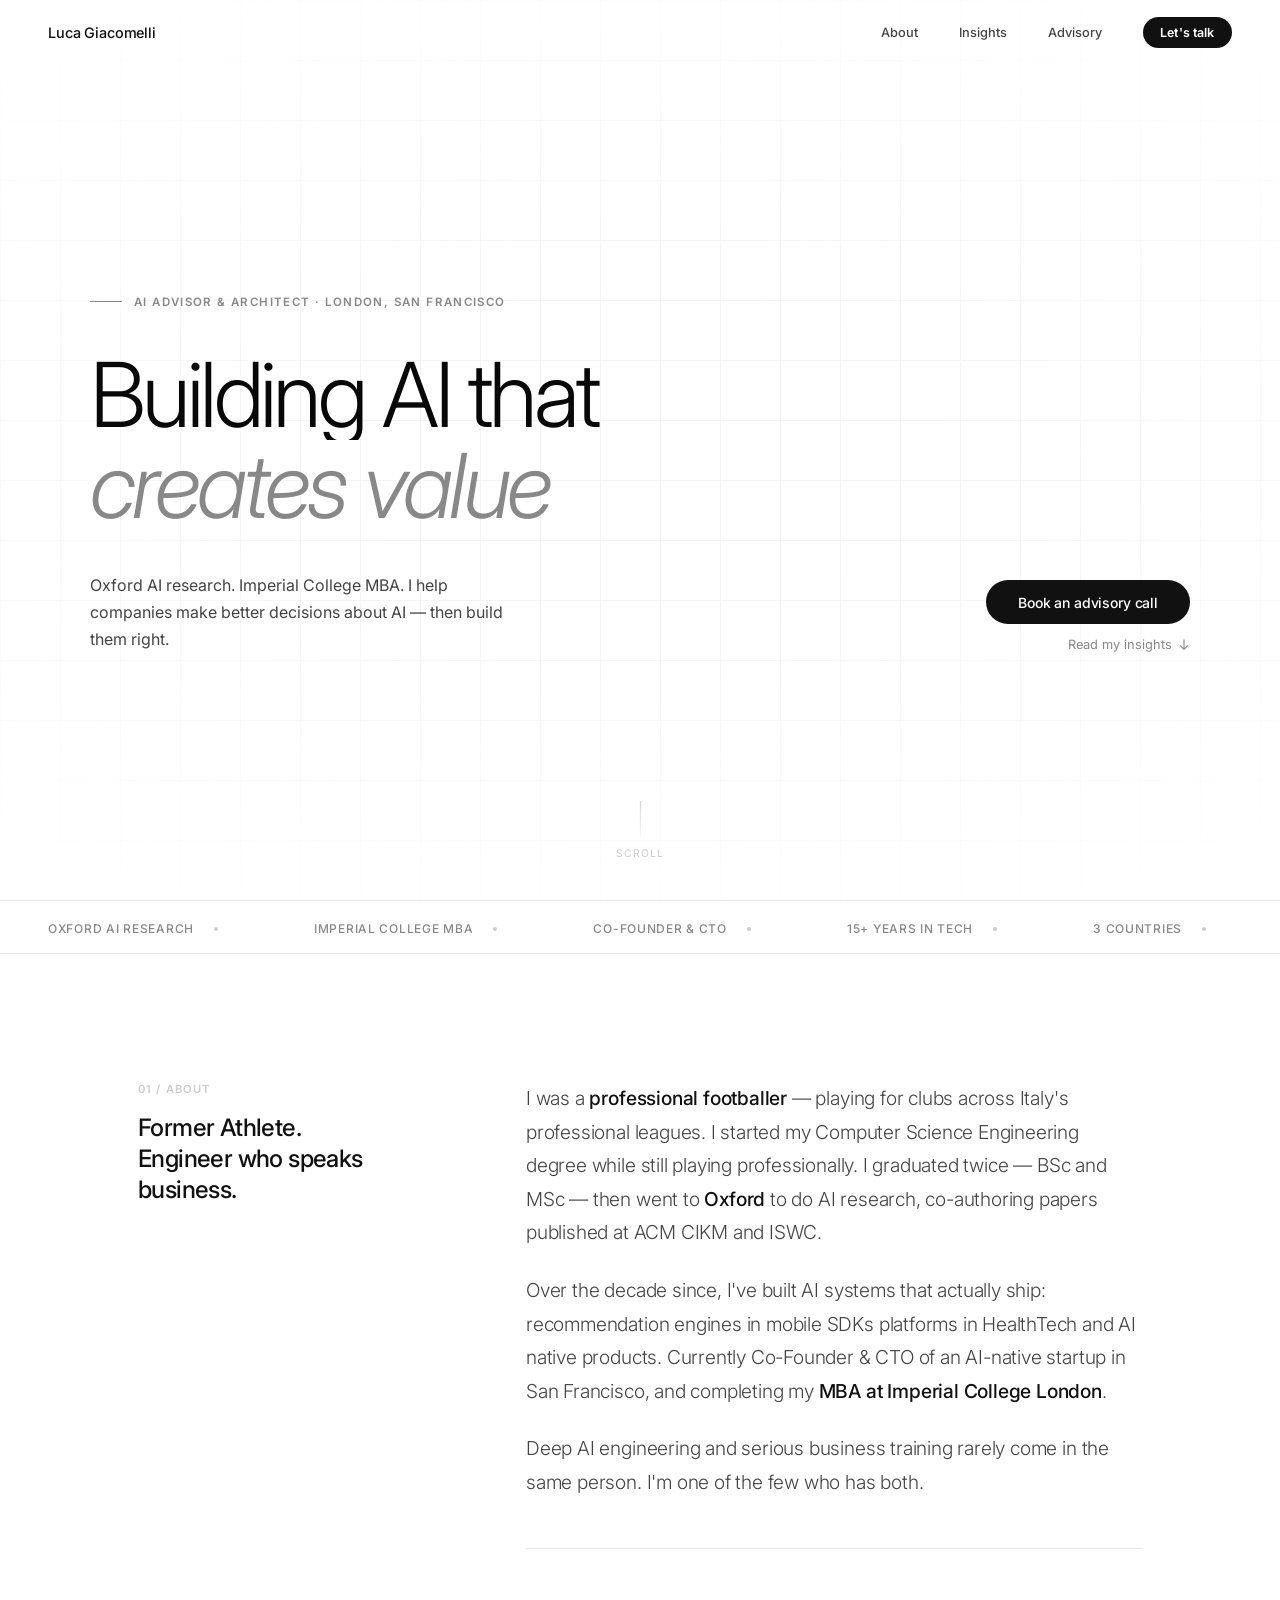
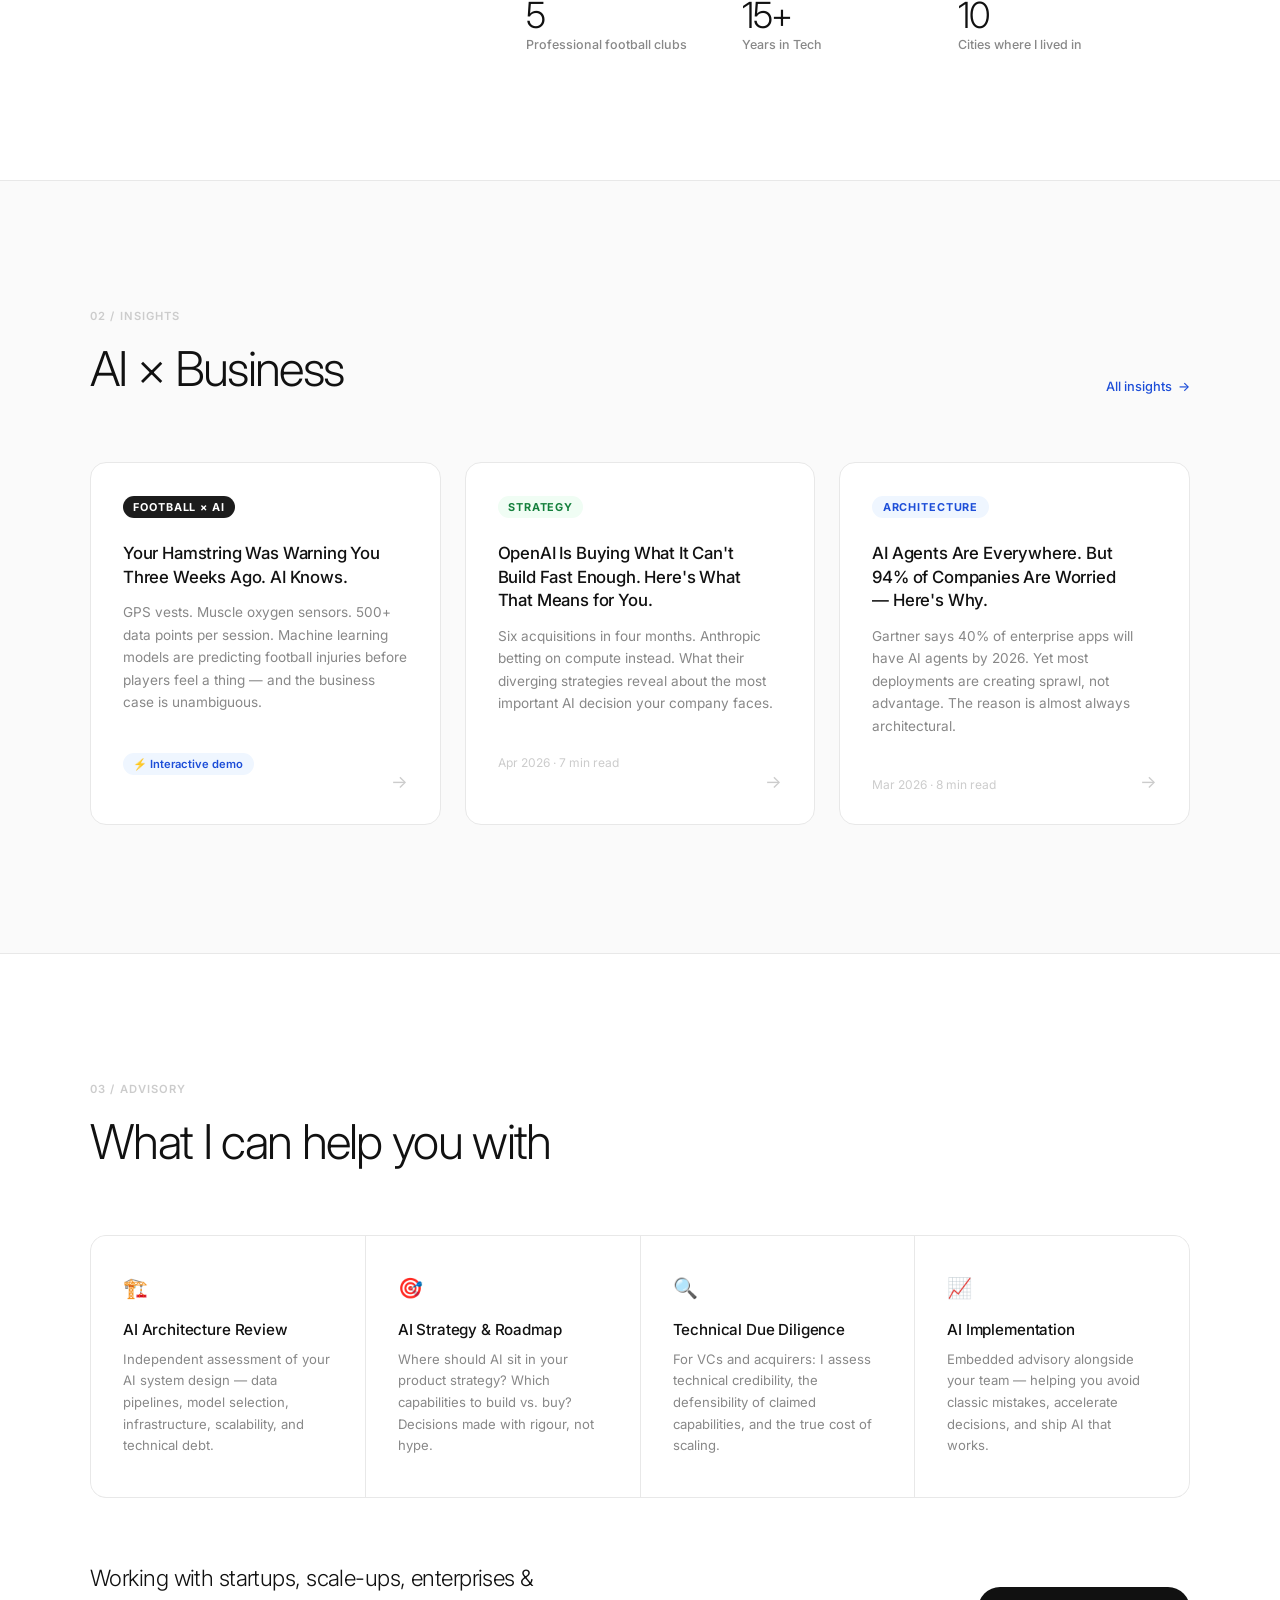
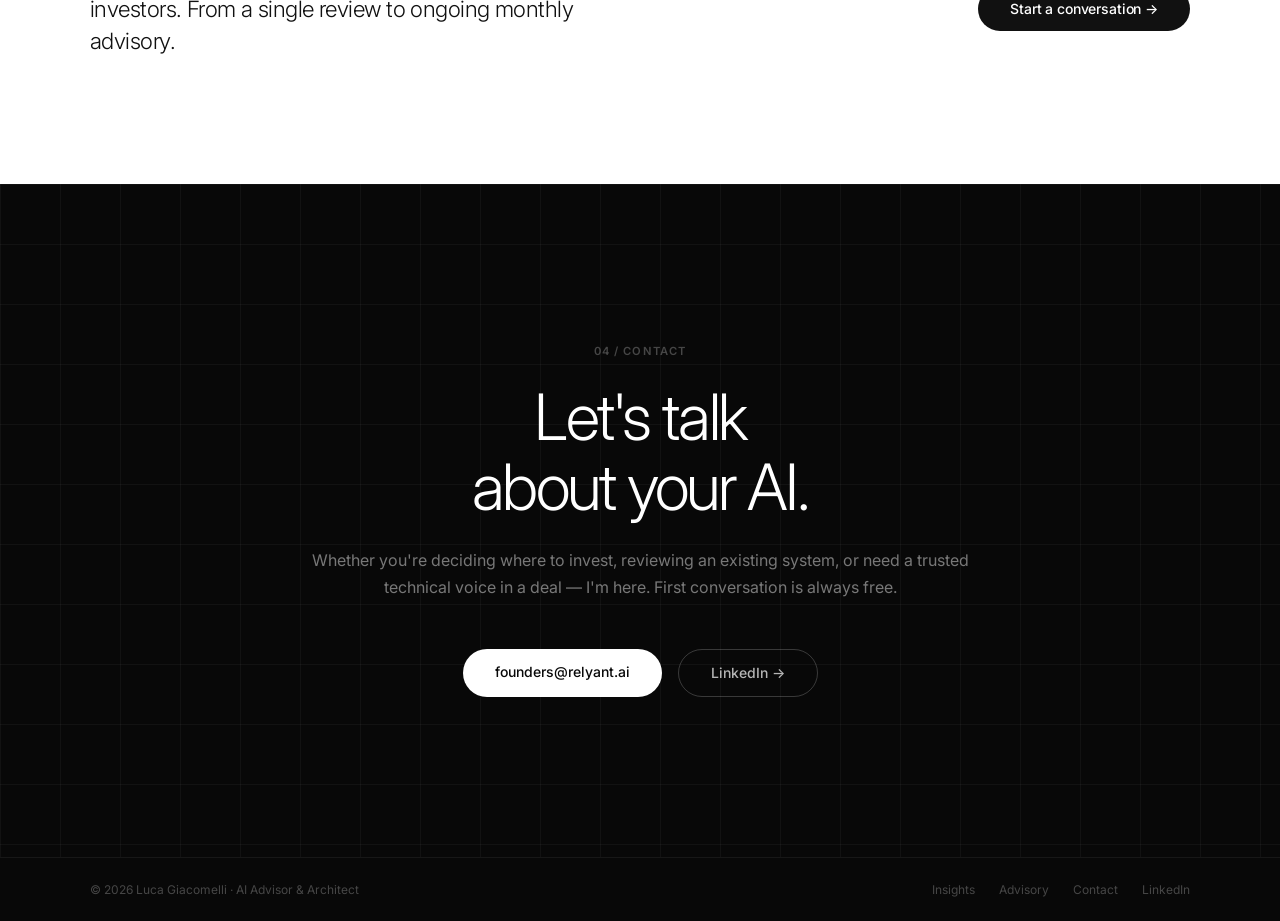
==== index.html @ 12583cf4 "Initial commit — AI × Business consulting website" ====
<!DOCTYPE html>
<html lang="en">
<head>
  <meta charset="UTF-8" />
  <meta name="viewport" content="width=device-width, initial-scale=1.0" />
  <title>Luca Giacomelli — AI Advisor & Architect</title>
  <meta name="description" content="AI Advisor & Architect. Oxford AI Research · Imperial College MBA. Helping startups and enterprises build AI that scales and delivers real business value." />

  <!-- Fonts -->
  <link rel="preconnect" href="https://fonts.googleapis.com" />
  <link rel="preconnect" href="https://fonts.gstatic.com" crossorigin />
  <link href="https://fonts.googleapis.com/css2?family=Inter:ital,wght@0,300;0,400;0,500;0,600;1,300&display=swap" rel="stylesheet" />

  <!-- Styles -->
  <link rel="stylesheet" href="css/base.css" />
  <link rel="stylesheet" href="css/nav.css" />
  <link rel="stylesheet" href="css/hero.css" />
  <link rel="stylesheet" href="css/ticker.css" />
  <link rel="stylesheet" href="css/about.css" />
  <link rel="stylesheet" href="css/insights.css" />
  <link rel="stylesheet" href="css/advisory.css" />
  <link rel="stylesheet" href="css/contact.css" />
</head>
<body>

  <!-- ─── NAV ──────────────────────────────── -->
  <nav id="main-nav">
    <a href="#" class="nav-logo">Luca Giacomelli</a>
    <div class="nav-right">
      <a href="#about">About</a>
      <a href="insights.html">Insights</a>
      <a href="#advisory">Advisory</a>
      <a href="#contact" class="nav-cta">Let's talk</a>
    </div>
  </nav>

  <!-- ─── HERO ─────────────────────────────── -->
  <section id="hero">
    <div class="hero-inner">

      <div class="hero-eyebrow">
        <div class="eyebrow-line"></div>
        <span class="eyebrow-text">AI Advisor &amp; Architect · London, San Francisco</span>
      </div>

      <h1 class="hero-headline">
        <span class="line"><span class="line-inner">Building AI that</span></span>
        <!-- <span class="line"><span class="line-inner"><em>actually works</em> -->
        <span class="line"><span class="line-inner"><em>creates value</em></span></span>
      </h1>

      <div class="hero-bottom">
        <p class="hero-sub">
          Oxford AI research. Imperial College MBA. I help companies make better
          decisions about AI — then build them right.
        </p>
        <div class="hero-actions">
          <a href="#contact" class="btn-primary">Book an advisory call</a>
          <a href="#insights" class="btn-ghost">Read my insights</a>
        </div>
      </div>

    </div>

    <div class="scroll-hint">
      <div class="scroll-line"></div>
      <span>Scroll</span>
    </div>
  </section>

  <!-- ─── TICKER ────────────────────────────── -->
  <div class="ticker-wrap">
    <div class="ticker-track">
      <span class="ticker-item">Oxford AI Research<span class="ticker-dot"></span></span>
      <span class="ticker-item">Imperial College MBA<span class="ticker-dot"></span></span>
      <span class="ticker-item">Co-Founder &amp; CTO<span class="ticker-dot"></span></span>
      <span class="ticker-item">15+ Years in Tech<span class="ticker-dot"></span></span>
      <span class="ticker-item">3 countries<span class="ticker-dot"></span></span>
      <span class="ticker-item">Seed, Series A to C<span class="ticker-dot"></span></span>
      <span class="ticker-item">AI Architecture<span class="ticker-dot"></span></span>
      <span class="ticker-item">AI Strategy<span class="ticker-dot"></span></span>
      <span class="ticker-item">Technical Due Diligence<span class="ticker-dot"></span></span>
      <!-- Duplicate for seamless infinite loop -->
      <span class="ticker-item">Oxford AI Research<span class="ticker-dot"></span></span>
      <span class="ticker-item">Imperial College MBA<span class="ticker-dot"></span></span>
      <span class="ticker-item">Co-Founder &amp; CTO<span class="ticker-dot"></span></span>
      <span class="ticker-item">15+ Years in Tech<span class="ticker-dot"></span></span>
      <span class="ticker-item">3 countries<span class="ticker-dot"></span></span>
      <span class="ticker-item">Seed, Series A to C<span class="ticker-dot"></span></span>
      <span class="ticker-item">AI Architecture<span class="ticker-dot"></span></span>
      <span class="ticker-item">AI Strategy<span class="ticker-dot"></span></span>
      <span class="ticker-item">Technical Due Diligence<span class="ticker-dot"></span></span>
    </div>
  </div>

  <!-- ─── ABOUT ─────────────────────────────── -->
  <section id="about">
    <div class="about-layout">

      <div class="about-left reveal">
        <div class="section-num">01 / About</div>
        <h2>Former Athlete.<br/>Engineer who speaks business.</h2>
      </div>

      <div class="about-right">
        <p class="reveal reveal-delay-1">
          I was a <strong>professional footballer</strong> —
          playing for clubs across Italy's professional leagues.
          I started my Computer Science Engineering degree while still playing professionally.
          I graduated twice — BSc and MSc — then went to
          <strong>Oxford</strong> to do AI research, co-authoring papers published at
          ACM CIKM and ISWC.
        </p>
        <p class="reveal reveal-delay-3">
          Over the decade since, I've built AI systems that actually ship: recommendation
          engines in mobile SDKs platforms in HealthTech and AI native products.
          Currently Co-Founder &amp; CTO of an AI-native startup in San Francisco, and completing my <strong>MBA at Imperial College London</strong>.
        </p>
        <p class="reveal reveal-delay-4">
          Deep AI engineering and serious business training rarely come in the same person.
          I'm one of the few who has both.
        </p>
        <div class="about-stats reveal reveal-delay-4">
          <div class="stat-item">
            <div class="num">5</div>
            <div class="label">Professional football clubs</div>
          </div>
          <div class="stat-item">
            <div class="num">15+</div>
            <div class="label">Years in Tech</div>
          </div>
          <div class="stat-item">
            <div class="num">10</div>
            <div class="label">Cities where I lived in</div>
          </div>
        </div>
      </div>

    </div>
  </section>

  <!-- ─── INSIGHTS ──────────────────────────── -->
  <section id="insights">
    <div class="insights-inner">

      <div class="section-header reveal">
        <div>
          <div class="section-num">02 / Insights</div>
          <h2>AI × Business</h2>
        </div>
        <a href="insights.html" class="view-all">All insights &nbsp;→</a>
      </div>

      <div class="insights-grid" id="homepage-insights-grid"></div>
    </div>
  </section>

  <!-- ─── ADVISORY ──────────────────────────── -->
  <section id="advisory">
    <div class="advisory-inner">

      <div class="section-header reveal">
        <div>
          <div class="section-num">03 / Advisory</div>
          <h2>What I can help you with</h2>
        </div>
      </div>

      <div class="advisory-grid reveal">
        <div class="advisory-cell">
          <div class="advisory-cell-icon">🏗️</div>
          <h3>AI Architecture Review</h3>
          <p>Independent assessment of your AI system design — data pipelines, model selection, infrastructure, scalability, and technical debt.</p>
        </div>
        <div class="advisory-cell">
          <div class="advisory-cell-icon">🎯</div>
          <h3>AI Strategy &amp; Roadmap</h3>
          <p>Where should AI sit in your product strategy? Which capabilities to build vs. buy? Decisions made with rigour, not hype.</p>
        </div>
        <div class="advisory-cell">
          <div class="advisory-cell-icon">🔍</div>
          <h3>Technical Due Diligence</h3>
          <p>For VCs and acquirers: I assess technical credibility, the defensibility of claimed capabilities, and the true cost of scaling.</p>
        </div>
        <div class="advisory-cell">
          <div class="advisory-cell-icon">📈</div>
          <h3>AI Implementation</h3>
          <p>Embedded advisory alongside your team — helping you avoid classic mistakes, accelerate decisions, and ship AI that works.</p>
        </div>
      </div>

      <div class="advisory-cta reveal">
        <p>Working with startups, scale-ups, enterprises &amp; investors. From a single review to ongoing monthly advisory.</p>
        <a href="#contact" class="btn-primary">Start a conversation →</a>
      </div>

    </div>
  </section>

  <!-- ─── CONTACT ───────────────────────────── -->
  <section id="contact">
    <div class="contact-inner">
      <div class="section-num reveal">04 / Contact</div>
      <h2 class="reveal">Let's talk<br/>about your AI.</h2>
      <p class="reveal">
        Whether you're deciding where to invest, reviewing an existing system,
        or need a trusted technical voice in a deal — I'm here.
        First conversation is always free.
      </p>
      <div class="contact-links reveal">
        <a href="mailto:founders@relyant.ai" class="btn-white">founders@relyant.ai</a>
        <a href="https://www.linkedin.com/in/luca-giacomelli-20052a136/" target="_blank" class="btn-outline-white">LinkedIn →</a>
      </div>
    </div>
  </section>

  <!-- ─── FOOTER ────────────────────────────── -->
  <footer>
    <div class="footer-inner">
      <p>© 2026 Luca Giacomelli · AI Advisor &amp; Architect</p>
      <div class="footer-links">
        <a href="insights.html">Insights</a>
        <a href="#advisory">Advisory</a>
        <a href="mailto:founders@relyant.ai">Contact</a>
        <a href="https://www.linkedin.com/in/luca-giacomelli-20052a136/" target="_blank">LinkedIn</a>
      </div>
    </div>
  </footer>

  <!-- Scripts -->
  <script src="data/insights.js"></script>
  <script src="js/subscription.js"></script>
  <script src="js/render-insights.js"></script>
  <script src="js/main.js"></script>
  <script>renderHomepageInsights('#homepage-insights-grid');</script>

</body>
</html>
---- css/base.css ----
/* ─────────────────────────────────────────
   BASE — variables, reset, typography,
           keyframes, scroll reveal, buttons
   ───────────────────────────────────────── */

*, *::before, *::after {
  box-sizing: border-box;
  margin: 0;
  padding: 0;
}

:root {
  --black:   #080808;
  --ink:     #111111;
  --mid:     #444444;
  --muted:   #888888;
  --faint:   #CCCCCC;
  --border:  #E8E8E8;
  --bg:      #FFFFFF;
  --bg-soft: #FAFAFA;
  --blue:    #1D4ED8;
}

html {
  scroll-behavior: smooth;
}

body {
  font-family: 'Inter', sans-serif;
  background: var(--bg);
  color: var(--ink);
  -webkit-font-smoothing: antialiased;
  overflow-x: hidden;
}

/* ─── SECTION UTILITY ─────────────────── */

.section-num {
  font-size: 0.7rem;
  font-weight: 600;
  letter-spacing: 0.1em;
  text-transform: uppercase;
  color: var(--faint);
  margin-bottom: 1rem;
}

/* ─── BUTTONS ─────────────────────────── */

.btn-primary {
  background: var(--ink);
  color: #fff;
  padding: 0.85rem 2rem;
  border-radius: 100px;
  font-weight: 500;
  font-size: 0.875rem;
  text-decoration: none;
  letter-spacing: -0.01em;
  transition: opacity 0.2s, transform 0.2s;
  white-space: nowrap;
  display: inline-block;
}
.btn-primary:hover {
  opacity: 0.8;
  transform: translateY(-1px);
}

.btn-ghost {
  font-size: 0.8rem;
  color: var(--muted);
  text-decoration: none;
  display: inline-flex;
  align-items: center;
  gap: 0.35rem;
  transition: color 0.2s;
}
.btn-ghost:hover { color: var(--ink); }
.btn-ghost::after { content: '↓'; font-size: 0.9rem; }

.btn-white {
  background: #fff;
  color: var(--black);
  padding: 0.9rem 2rem;
  border-radius: 100px;
  font-weight: 500;
  font-size: 0.875rem;
  text-decoration: none;
  transition: opacity 0.2s, transform 0.2s;
  display: inline-block;
}
.btn-white:hover {
  opacity: 0.88;
  transform: translateY(-1px);
}

.btn-outline-white {
  border: 1px solid rgba(255,255,255,0.2);
  color: rgba(255,255,255,0.7);
  padding: 0.9rem 2rem;
  border-radius: 100px;
  font-weight: 500;
  font-size: 0.875rem;
  text-decoration: none;
  transition: border-color 0.2s, color 0.2s;
  display: inline-block;
}
.btn-outline-white:hover {
  border-color: rgba(255,255,255,0.5);
  color: #fff;
}

/* ─── SCROLL REVEAL ───────────────────── */

.reveal {
  opacity: 0;
  transform: translateY(28px);
  transition:
    opacity  0.8s cubic-bezier(0.16, 1, 0.3, 1),
    transform 0.8s cubic-bezier(0.16, 1, 0.3, 1);
}
.reveal.visible {
  opacity: 1;
  transform: translateY(0);
}
.reveal-delay-1 { transition-delay: 0.1s; }
.reveal-delay-2 { transition-delay: 0.2s; }
.reveal-delay-3 { transition-delay: 0.3s; }
.reveal-delay-4 { transition-delay: 0.4s; }

/* ─── KEYFRAMES ───────────────────────── */

@keyframes fadeIn {
  to { opacity: 1; }
}

@keyframes slideUp {
  from { opacity: 0; transform: translateY(20px); }
  to   { opacity: 1; transform: translateY(0); }
}

@keyframes lineReveal {
  to { opacity: 1; transform: translateY(0); }
}

@keyframes ticker {
  from { transform: translateX(0); }
  to   { transform: translateX(-50%); }
}

@keyframes scrollPulse {
  0%, 100% { opacity: 0.3; transform: scaleY(1); }
  50%       { opacity: 1;   transform: scaleY(0.6); }
}
---- css/nav.css ----
/* ─────────────────────────────────────────
   NAV — fixed top navigation bar
   ───────────────────────────────────────── */

nav {
  position: fixed;
  top: 0;
  left: 0;
  right: 0;
  z-index: 200;
  padding: 0 3rem;
  height: 64px;
  display: flex;
  align-items: center;
  justify-content: space-between;
  transition: background 0.4s, border-color 0.4s;
}

nav.scrolled {
  background: rgba(255, 255, 255, 0.94);
  backdrop-filter: blur(16px);
  border-bottom: 1px solid var(--border);
}

/* Logo */
.nav-logo {
  font-size: 0.9rem;
  font-weight: 500;
  letter-spacing: -0.01em;
  color: var(--ink);
  text-decoration: none;
  opacity: 0;
  animation: fadeIn 0.6s ease 0.2s forwards;
}

/* Right-side links */
.nav-right {
  display: flex;
  align-items: center;
  gap: 2.5rem;
  opacity: 0;
  animation: fadeIn 0.6s ease 0.3s forwards;
}

.nav-right a {
  font-size: 0.8rem;
  font-weight: 500;
  color: var(--mid);
  text-decoration: none;
  letter-spacing: 0.01em;
  transition: color 0.2s;
}
.nav-right a:hover { color: var(--ink); }

/* CTA pill */
.nav-cta {
  background: var(--ink) !important;
  color: #fff !important;
  padding: 0.5rem 1.1rem;
  border-radius: 100px;
  font-size: 0.78rem !important;
  font-weight: 600 !important;
  transition: opacity 0.2s !important;
}
.nav-cta:hover { opacity: 0.75 !important; }

/* ─── RESPONSIVE ──────────────────────── */

@media (max-width: 900px) {
  nav { padding: 0 1.5rem; }
}

@media (max-width: 600px) {
  .nav-right a:not(.nav-cta) { display: none; }
}
---- css/hero.css ----
/* ─────────────────────────────────────────
   HERO — full-viewport opening section
   ───────────────────────────────────────── */

#hero {
  min-height: 100vh;
  display: flex;
  flex-direction: column;
  justify-content: center;
  padding: 8rem 3rem 5rem;
  position: relative;
  overflow: hidden;
}

/* Subtle background grid */
#hero::before {
  content: '';
  position: absolute;
  inset: 0;
  background-image:
    linear-gradient(var(--border) 1px, transparent 1px),
    linear-gradient(90deg, var(--border) 1px, transparent 1px);
  background-size: 60px 60px;
  opacity: 0.45;
  mask-image: radial-gradient(ellipse 80% 60% at 50% 50%, black 30%, transparent 100%);
  -webkit-mask-image: radial-gradient(ellipse 80% 60% at 50% 50%, black 30%, transparent 100%);
}

/* ─── INNER WRAPPER ───────────────────── */

.hero-inner {
  position: relative;
  max-width: 1100px;
  margin: 0 auto;
  width: 100%;
}

/* ─── EYEBROW ─────────────────────────── */

.hero-eyebrow {
  display: flex;
  align-items: center;
  gap: 0.75rem;
  margin-bottom: 2.5rem;
  opacity: 0;
  animation: slideUp 0.7s ease 0.1s forwards;
}

.eyebrow-line {
  width: 32px;
  height: 1px;
  background: var(--muted);
}

.eyebrow-text {
  font-size: 0.72rem;
  font-weight: 600;
  letter-spacing: 0.12em;
  text-transform: uppercase;
  color: var(--muted);
}

/* ─── HEADLINE ────────────────────────── */

.hero-headline {
  font-size: clamp(3rem, 7vw, 6.5rem);
  font-weight: 300;
  letter-spacing: -0.04em;
  line-height: 1.02;
  color: var(--black);
  margin-bottom: 2.5rem;
}

/* Each line clips and reveals its inner span */
.hero-headline .line {
  display: block;
  overflow: hidden;
}

.hero-headline .line-inner {
  display: block;
  opacity: 0;
  transform: translateY(100%);
}

.hero-headline .line:nth-child(1) .line-inner {
  animation: lineReveal 0.8s cubic-bezier(0.16, 1, 0.3, 1) 0.2s forwards;
}
.hero-headline .line:nth-child(2) .line-inner {
  animation: lineReveal 0.8s cubic-bezier(0.16, 1, 0.3, 1) 0.35s forwards;
}
.hero-headline .line:nth-child(3) .line-inner {
  animation: lineReveal 0.8s cubic-bezier(0.16, 1, 0.3, 1) 0.5s forwards;
}

.hero-headline em {
  font-style: italic;
  font-weight: 300;
  color: var(--muted);
}

/* ─── BOTTOM ROW ──────────────────────── */

.hero-bottom {
  display: flex;
  align-items: flex-end;
  justify-content: space-between;
  gap: 2rem;
  flex-wrap: wrap;
  opacity: 0;
  animation: slideUp 0.8s ease 0.75s forwards;
}

.hero-sub {
  font-size: 1rem;
  color: var(--mid);
  line-height: 1.7;
  max-width: 420px;
  font-weight: 400;
}

.hero-actions {
  display: flex;
  flex-direction: column;
  align-items: flex-end;
  gap: 0.75rem;
}

/* ─── SCROLL HINT ─────────────────────── */

.scroll-hint {
  position: absolute;
  bottom: 2.5rem;
  left: 50%;
  transform: translateX(-50%);
  display: flex;
  flex-direction: column;
  align-items: center;
  gap: 0.4rem;
  opacity: 0;
  animation: fadeIn 1s ease 1.2s forwards;
}

.scroll-hint span {
  font-size: 0.65rem;
  letter-spacing: 0.1em;
  text-transform: uppercase;
  color: var(--faint);
}

.scroll-line {
  width: 1px;
  height: 40px;
  background: linear-gradient(var(--faint), transparent);
  animation: scrollPulse 2s ease-in-out 1.5s infinite;
}

/* ─── RESPONSIVE ──────────────────────── */

@media (max-width: 900px) {
  #hero { padding: 7rem 1.5rem 5rem; }
  .hero-bottom { flex-direction: column; align-items: flex-start; }
  .hero-actions { align-items: flex-start; }
}
---- css/ticker.css ----
/* ─────────────────────────────────────────
   TICKER — scrolling credentials banner
   ───────────────────────────────────────── */

.ticker-wrap {
  border-top: 1px solid var(--border);
  border-bottom: 1px solid var(--border);
  padding: 1rem 0;
  overflow: hidden;
  white-space: nowrap;
  background: var(--bg);
  cursor: default;
  user-select: none;
}

.ticker-track {
  display: inline-flex;
  gap: 0;
  animation: ticker 30s linear infinite;
}

/* Pause on hover — toggled via JS */
.ticker-track.paused {
  animation-play-state: paused;
}

.ticker-item {
  display: inline-flex;
  align-items: center;
  gap: 1.25rem;
  padding: 0 3rem;
  font-size: 0.75rem;
  font-weight: 500;
  letter-spacing: 0.06em;
  text-transform: uppercase;
  color: var(--muted);
}

.ticker-dot {
  width: 4px;
  height: 4px;
  background: var(--faint);
  border-radius: 50%;
  flex-shrink: 0;
}
---- css/about.css ----
/* ─────────────────────────────────────────
   ABOUT — personal story + stats
   ───────────────────────────────────────── */

#about {
  padding: 8rem 3rem;
  max-width: 1100px;
  margin: 0 auto;
}

/* ─── TWO-COLUMN LAYOUT ───────────────── */

.about-layout {
  display: grid;
  grid-template-columns: 1fr 2fr;
  gap: 5rem;
  align-items: start;
}

/* ─── LEFT COLUMN ─────────────────────── */

.about-left h2 {
  font-size: 1.5rem;
  font-weight: 500;
  letter-spacing: -0.025em;
  line-height: 1.3;
  color: var(--ink);
}

/* ─── RIGHT COLUMN ────────────────────── */

.about-right p {
  font-size: 1.2rem;
  font-weight: 300;
  color: var(--mid);
  line-height: 1.75;
  margin-bottom: 1.5rem;
  letter-spacing: -0.01em;
}

.about-right p strong {
  color: var(--ink);
  font-weight: 500;
}

/* ─── STATS ROW ───────────────────────── */

.about-stats {
  display: grid;
  grid-template-columns: repeat(3, 1fr);
  gap: 2rem;
  margin-top: 3rem;
  padding-top: 3rem;
  border-top: 1px solid var(--border);
}

.stat-item .num {
  font-size: 2.25rem;
  font-weight: 300;
  letter-spacing: -0.04em;
  color: var(--ink);
  line-height: 1;
  margin-bottom: 0.3rem;
}

.stat-item .label {
  font-size: 0.78rem;
  color: var(--muted);
  font-weight: 500;
}

/* ─── RESPONSIVE ──────────────────────── */

@media (max-width: 900px) {
  #about { padding: 5rem 1.5rem; }
  .about-layout {
    grid-template-columns: 1fr;
    gap: 2.5rem;
  }
  .about-stats {
    grid-template-columns: repeat(2, 1fr);
    gap: 1.5rem;
  }
}

@media (max-width: 480px) {
  .about-stats {
    grid-template-columns: repeat(2, 1fr);
  }
}
---- css/insights.css ----
/* ─────────────────────────────────────────
   INSIGHTS — article cards section
   ───────────────────────────────────────── */

#insights {
  padding: 8rem 3rem;
  border-top: 1px solid var(--border);
  background: var(--bg-soft);
}

.insights-inner {
  max-width: 1100px;
  margin: 0 auto;
}

/* ─── SECTION HEADER ──────────────────── */

.section-header {
  display: flex;
  align-items: flex-end;
  justify-content: space-between;
  margin-bottom: 4rem;
}

.section-header h2 {
  font-size: clamp(2rem, 4vw, 3rem);
  font-weight: 300;
  letter-spacing: -0.035em;
  color: var(--ink);
}

.view-all {
  font-size: 0.8rem;
  font-weight: 500;
  color: var(--blue);
  text-decoration: none;
  display: inline-flex;
  align-items: center;
  gap: 0.3rem;
  transition: gap 0.2s;
  white-space: nowrap;
  padding-bottom: 0.25rem; /* align with baseline of h2 */
}
.view-all:hover { gap: 0.6rem; }

/* ─── CARD GRID ───────────────────────── */

.insights-grid {
  display: grid;
  grid-template-columns: repeat(3, 1fr);
  gap: 1.5rem;
}

/* ─── INDIVIDUAL CARD ─────────────────── */

.insight-card {
  background: var(--bg);
  border: 1px solid var(--border);
  border-radius: 16px;
  padding: 2rem;
  text-decoration: none;
  display: block;
  position: relative;
  overflow: hidden;
  transition:
    transform  0.3s cubic-bezier(0.16, 1, 0.3, 1),
    box-shadow 0.3s;
}

/* Animated arrow in bottom-right corner */
.insight-card::after {
  content: '→';
  position: absolute;
  bottom: 2rem;
  right: 2rem;
  font-size: 1.1rem;
  color: var(--faint);
  transition: color 0.2s, transform 0.2s;
}

.insight-card:hover {
  transform: translateY(-4px);
  box-shadow: 0 20px 60px rgba(0, 0, 0, 0.07);
}
.insight-card:hover::after {
  color: var(--blue);
  transform: translate(3px, -3px);
}

/* ─── TAG PILLS ───────────────────────── */

.insight-tag {
  font-size: 0.68rem;
  font-weight: 700;
  letter-spacing: 0.08em;
  text-transform: uppercase;
  padding: 0.25rem 0.65rem;
  border-radius: 100px;
  display: inline-block;
  margin-bottom: 1.5rem;
}

.tag-strategy     { background: #F0FDF4; color: #15803D; }
.tag-economics    { background: #FFF7ED; color: #C2410C; }
.tag-architecture { background: #EFF6FF; color: #1D4ED8; }
.tag-football     { background: #1C1C1C; color: #FFFFFF; }

/* ─── CARD CONTENT ────────────────────── */

.insight-card h3 {
  font-size: 1.05rem;
  font-weight: 500;
  color: var(--ink);
  line-height: 1.4;
  letter-spacing: -0.01em;
  margin-bottom: 0.75rem;
  padding-right: 1.5rem; /* keep clear of the arrow */
}

.insight-card p {
  font-size: 0.85rem;
  color: var(--muted);
  line-height: 1.65;
  margin-bottom: 2.5rem;
}

/* ─── CARD FOOTER ─────────────────────── */

.insight-footer {
  display: flex;
  align-items: center;
  gap: 0.5rem;
}

.demo-pill {
  display: inline-flex;
  align-items: center;
  gap: 0.3rem;
  background: #EFF6FF;
  color: #1D4ED8;
  font-size: 0.7rem;
  font-weight: 600;
  padding: 0.25rem 0.65rem;
  border-radius: 100px;
}

.coming-soon {
  font-size: 0.75rem;
  color: var(--faint);
}

/* ─── RESPONSIVE ──────────────────────── */

@media (max-width: 900px) {
  #insights { padding: 5rem 1.5rem; }
  .insights-grid { grid-template-columns: 1fr; }
  .section-header { flex-direction: column; align-items: flex-start; gap: 1rem; }
}
---- css/advisory.css ----
/* ─────────────────────────────────────────
   ADVISORY — services grid section
   ───────────────────────────────────────── */

#advisory {
  padding: 8rem 3rem;
  border-top: 1px solid var(--border);
}

.advisory-inner {
  max-width: 1100px;
  margin: 0 auto;
}

/* Re-use .section-header from insights.css for the heading row */
#advisory .section-header {
  margin-bottom: 0; /* grid has its own top margin */
}

#advisory .section-header h2 {
  font-size: clamp(2rem, 4vw, 3rem);
  font-weight: 300;
  letter-spacing: -0.035em;
  color: var(--ink);
}

/* ─── SERVICES GRID ───────────────────── */

.advisory-grid {
  display: grid;
  grid-template-columns: repeat(4, 1fr);
  gap: 1px;
  background: var(--border); /* gap colour = border colour */
  border: 1px solid var(--border);
  border-radius: 16px;
  overflow: hidden;
  margin-top: 4rem;
}

.advisory-cell {
  background: var(--bg);
  padding: 2.5rem 2rem;
  transition: background 0.2s;
}
.advisory-cell:hover { background: var(--bg-soft); }

.advisory-cell-icon {
  font-size: 1.25rem;
  margin-bottom: 1.25rem;
}

.advisory-cell h3 {
  font-size: 0.95rem;
  font-weight: 500;
  color: var(--ink);
  margin-bottom: 0.6rem;
  letter-spacing: -0.01em;
}

.advisory-cell p {
  font-size: 0.82rem;
  color: var(--muted);
  line-height: 1.65;
}

/* ─── BOTTOM CTA ROW ──────────────────── */

.advisory-cta {
  margin-top: 4rem;
  display: flex;
  align-items: center;
  justify-content: space-between;
  flex-wrap: wrap;
  gap: 2rem;
}

.advisory-cta p {
  font-size: 1.4rem;
  font-weight: 300;
  letter-spacing: -0.025em;
  color: var(--ink);
  max-width: 500px;
  line-height: 1.4;
}

/* ─── RESPONSIVE ──────────────────────── */

@media (max-width: 900px) {
  #advisory { padding: 5rem 1.5rem; }
  .advisory-grid { grid-template-columns: 1fr 1fr; }
}

@media (max-width: 600px) {
  .advisory-grid { grid-template-columns: 1fr; }
}
---- css/contact.css ----
/* ─────────────────────────────────────────
   CONTACT — dark closing section + footer
   ───────────────────────────────────────── */

/* ─── CONTACT SECTION ─────────────────── */

#contact {
  background: var(--black);
  padding: 10rem 3rem;
  text-align: center;
  position: relative;
  overflow: hidden;
}

/* Background grid (mirrors hero grid, inverted colour) */
#contact::before {
  content: '';
  position: absolute;
  inset: 0;
  background-image:
    linear-gradient(rgba(255, 255, 255, 0.04) 1px, transparent 1px),
    linear-gradient(90deg, rgba(255, 255, 255, 0.04) 1px, transparent 1px);
  background-size: 60px 60px;
}

.contact-inner {
  position: relative;
  max-width: 700px;
  margin: 0 auto;
}

/* Override section-num colour for dark bg */
#contact .section-num {
  color: rgba(255, 255, 255, 0.25);
  margin-bottom: 1.5rem;
}

#contact h2 {
  font-size: clamp(2.5rem, 5vw, 4.5rem);
  font-weight: 300;
  letter-spacing: -0.04em;
  line-height: 1.1;
  color: #fff;
  margin-bottom: 1.5rem;
}

#contact p {
  font-size: 1rem;
  color: rgba(255, 255, 255, 0.45);
  line-height: 1.7;
  margin-bottom: 3rem;
}

/* ─── CONTACT LINK ROW ────────────────── */

.contact-links {
  display: flex;
  justify-content: center;
  gap: 1rem;
  flex-wrap: wrap;
}

/* ─── FOOTER ──────────────────────────── */

footer {
  background: var(--black);
  border-top: 1px solid rgba(255, 255, 255, 0.06);
  padding: 1.5rem 3rem;
}

.footer-inner {
  max-width: 1100px;
  margin: 0 auto;
  display: flex;
  justify-content: space-between;
  align-items: center;
  flex-wrap: wrap;
  gap: 1rem;
}

.footer-inner p,
.footer-inner a {
  font-size: 0.75rem;
  color: rgba(255, 255, 255, 0.25);
  text-decoration: none;
}
.footer-inner a:hover { color: rgba(255, 255, 255, 0.6); }

.footer-links { display: flex; gap: 1.5rem; }

/* ─── RESPONSIVE ──────────────────────── */

@media (max-width: 900px) {
  #contact { padding: 6rem 1.5rem; }
  footer   { padding: 1.5rem; }
}
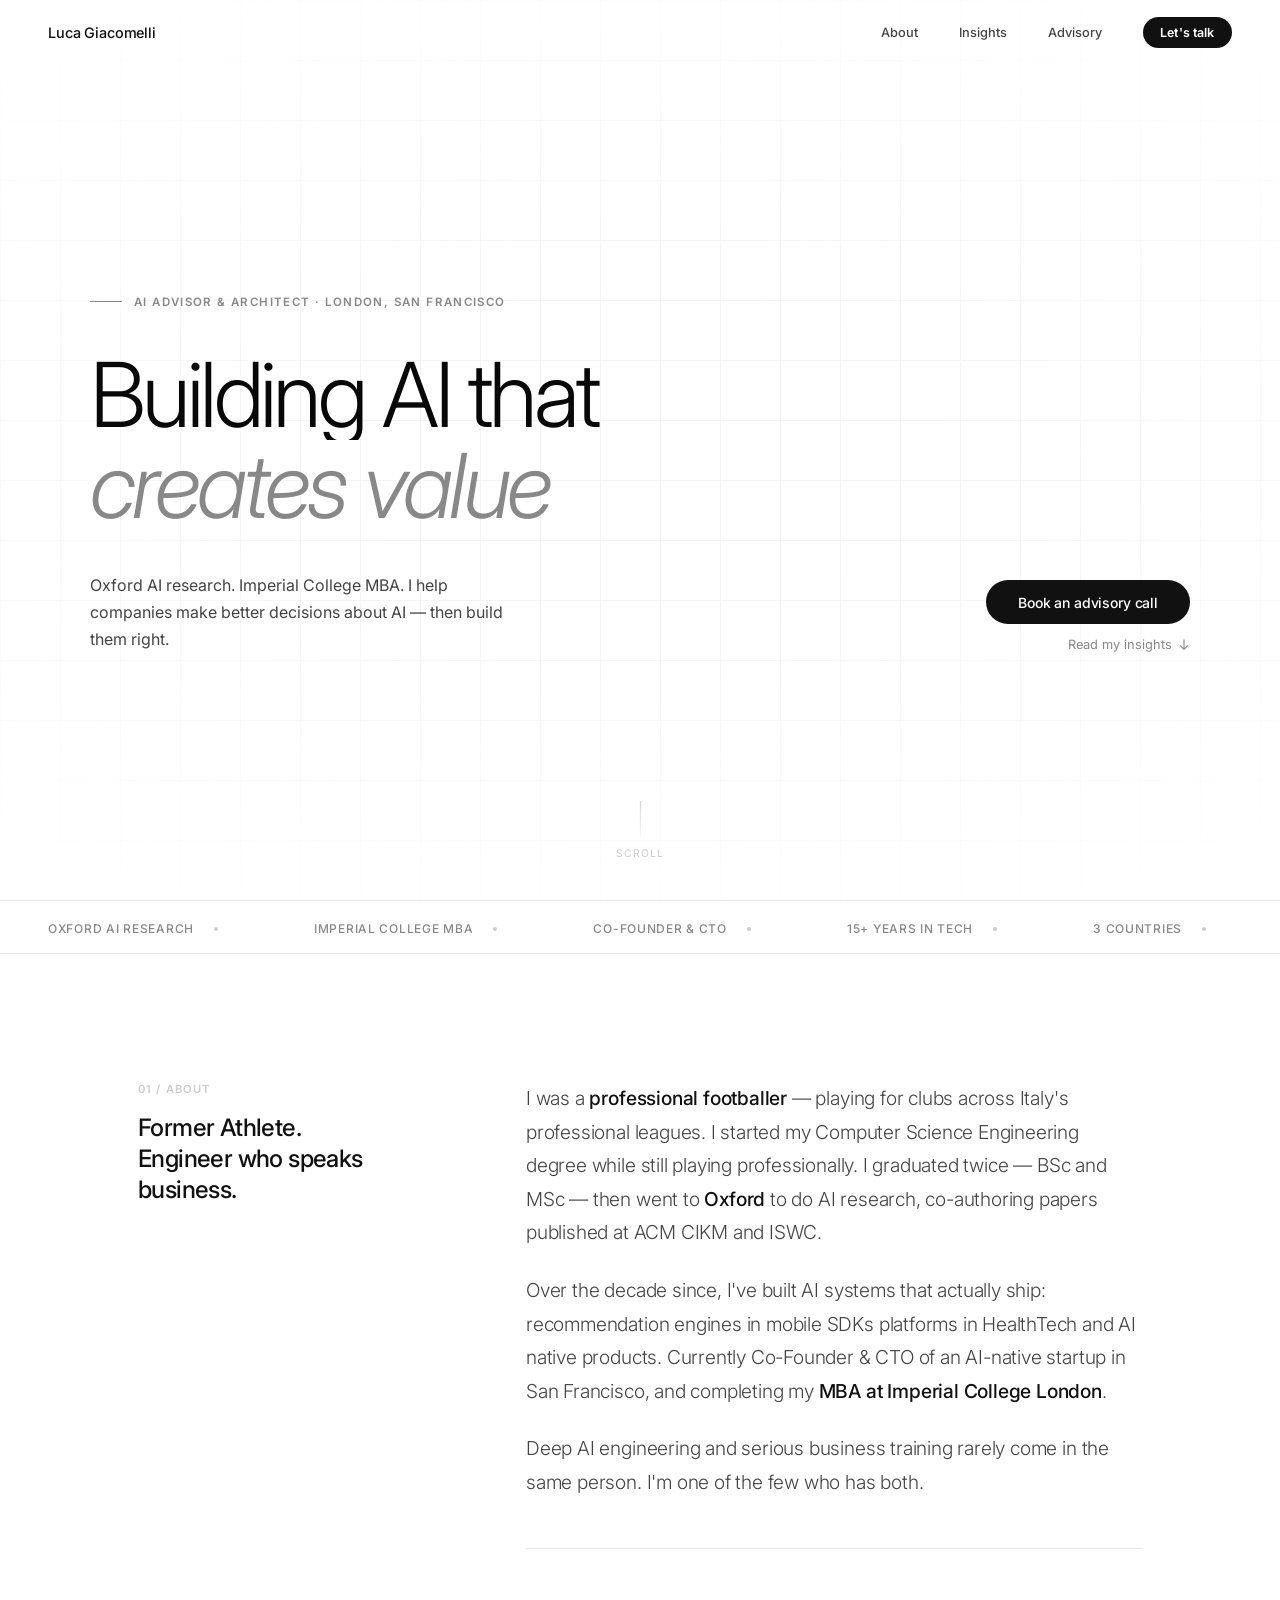
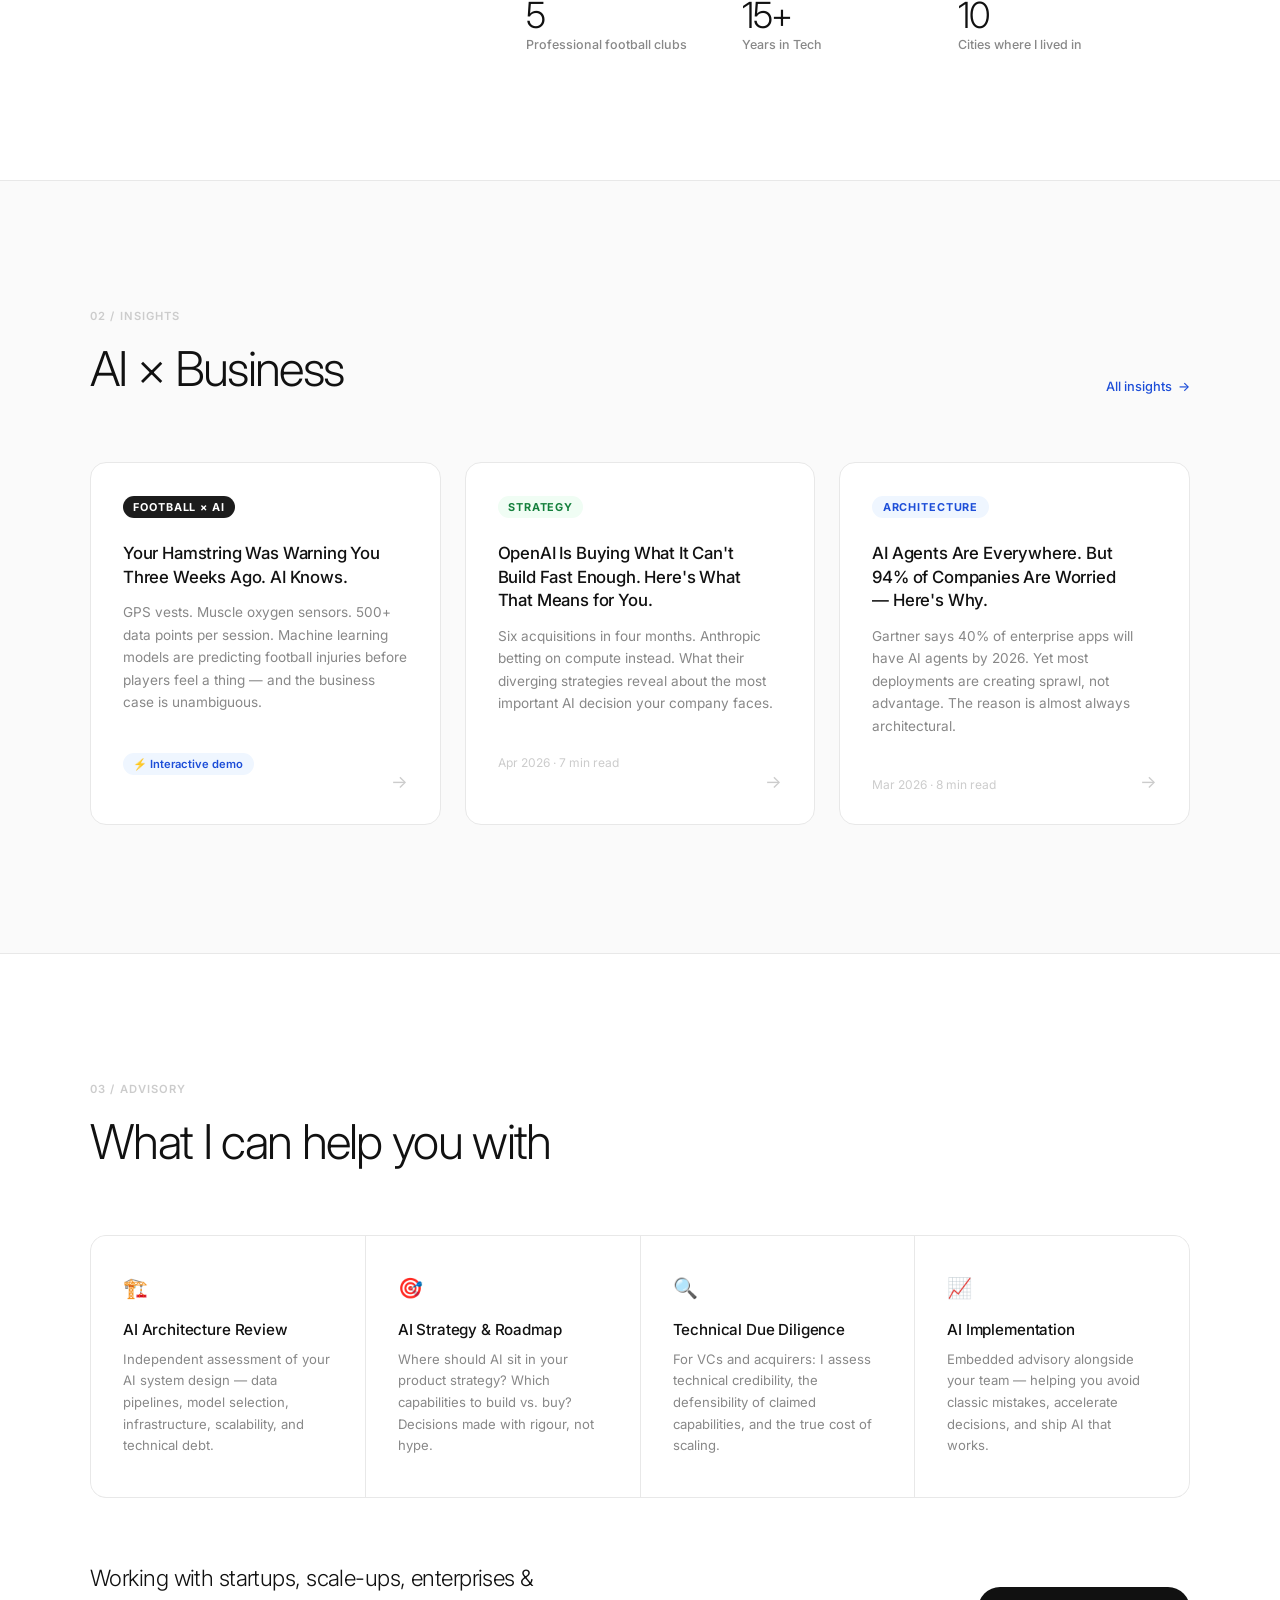
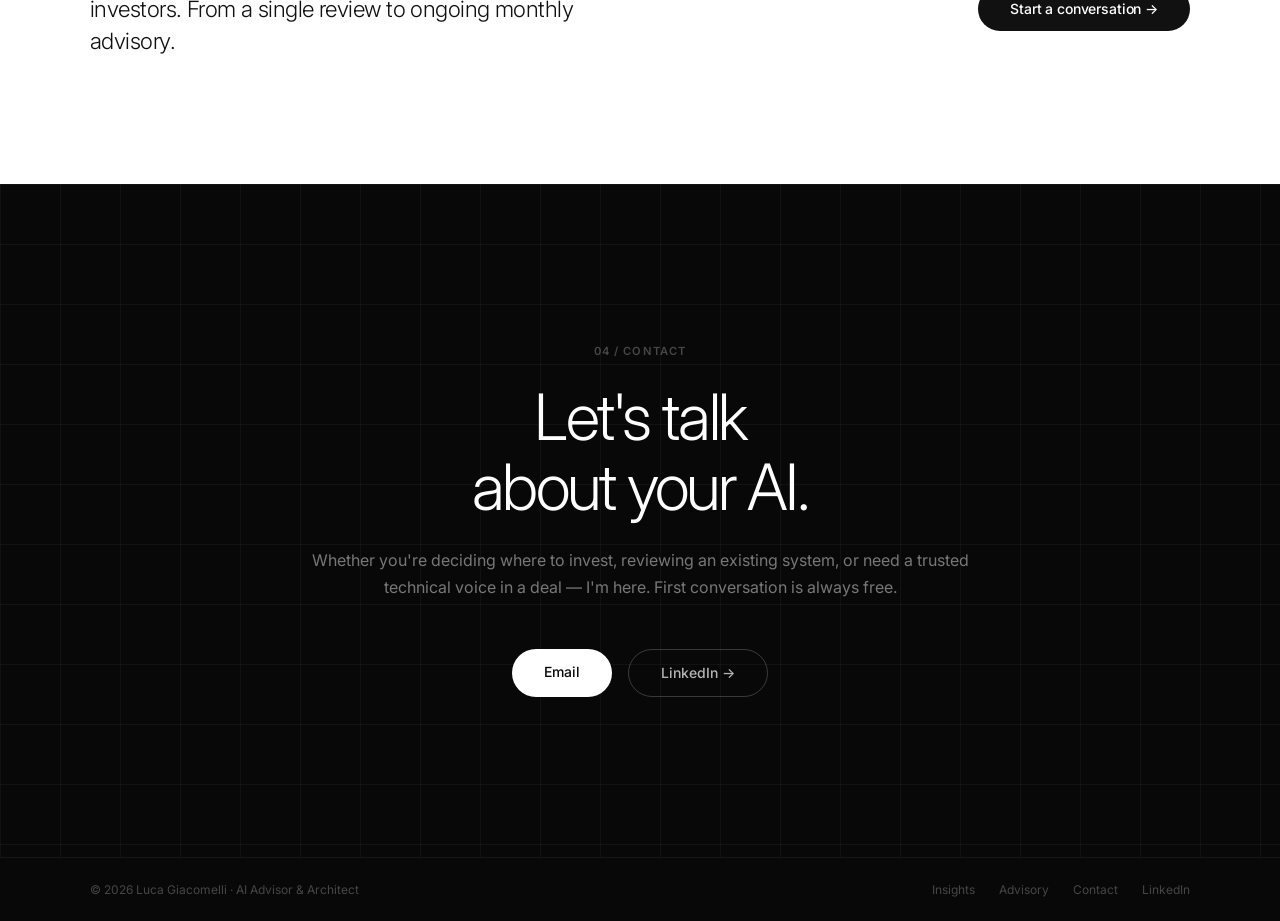
==== commit 7ba67653: "add analytics" ====
--- a/index.html
+++ b/index.html
@@ -20,6 +20,7 @@
   <link rel="stylesheet" href="css/insights.css" />
   <link rel="stylesheet" href="css/advisory.css" />
   <link rel="stylesheet" href="css/contact.css" />
+  <script src="js/analytics.js"></script>
 </head>
 <body>
 
@@ -208,7 +209,7 @@
         First conversation is always free.
       </p>
       <div class="contact-links reveal">
-        <a href="mailto:founders@relyant.ai" class="btn-white">founders@relyant.ai</a>
+        <a href="mailto:lucagiacomelli1604@gmail.com?subject=AI%20Advisory%20Enquiry&body=Hi%20Luca%2C%0A%0AI%27d%20like%20to%20explore%20working%20with%20you%20on%20the%20following%3A%0A%0AChallenge%20%2F%20opportunity%3A%0A%0AAbout%20my%20company%3A%0A%0AWhat%20I%27m%20hoping%20to%20achieve%3A%0A%0ABest%20time%20to%20connect%3A%0A%0ALooking%20forward%20to%20hearing%20from%20you." class="btn-white">Email</a>
         <a href="https://www.linkedin.com/in/luca-giacomelli-20052a136/" target="_blank" class="btn-outline-white">LinkedIn →</a>
       </div>
     </div>
@@ -221,7 +222,7 @@
       <div class="footer-links">
         <a href="insights.html">Insights</a>
         <a href="#advisory">Advisory</a>
-        <a href="mailto:founders@relyant.ai">Contact</a>
+        <a href="mailto:lucagiacomelli1604@gmail.com?subject=AI%20Advisory%20Enquiry&body=Hi%20Luca%2C%0A%0AI%27d%20like%20to%20explore%20working%20with%20you%20on%20the%20following%3A%0A%0AChallenge%20%2F%20opportunity%3A%0A%0AAbout%20my%20company%3A%0A%0AWhat%20I%27m%20hoping%20to%20achieve%3A%0A%0ABest%20time%20to%20connect%3A%0A%0ALooking%20forward%20to%20hearing%20from%20you.">Contact</a>
         <a href="https://www.linkedin.com/in/luca-giacomelli-20052a136/" target="_blank">LinkedIn</a>
       </div>
     </div>
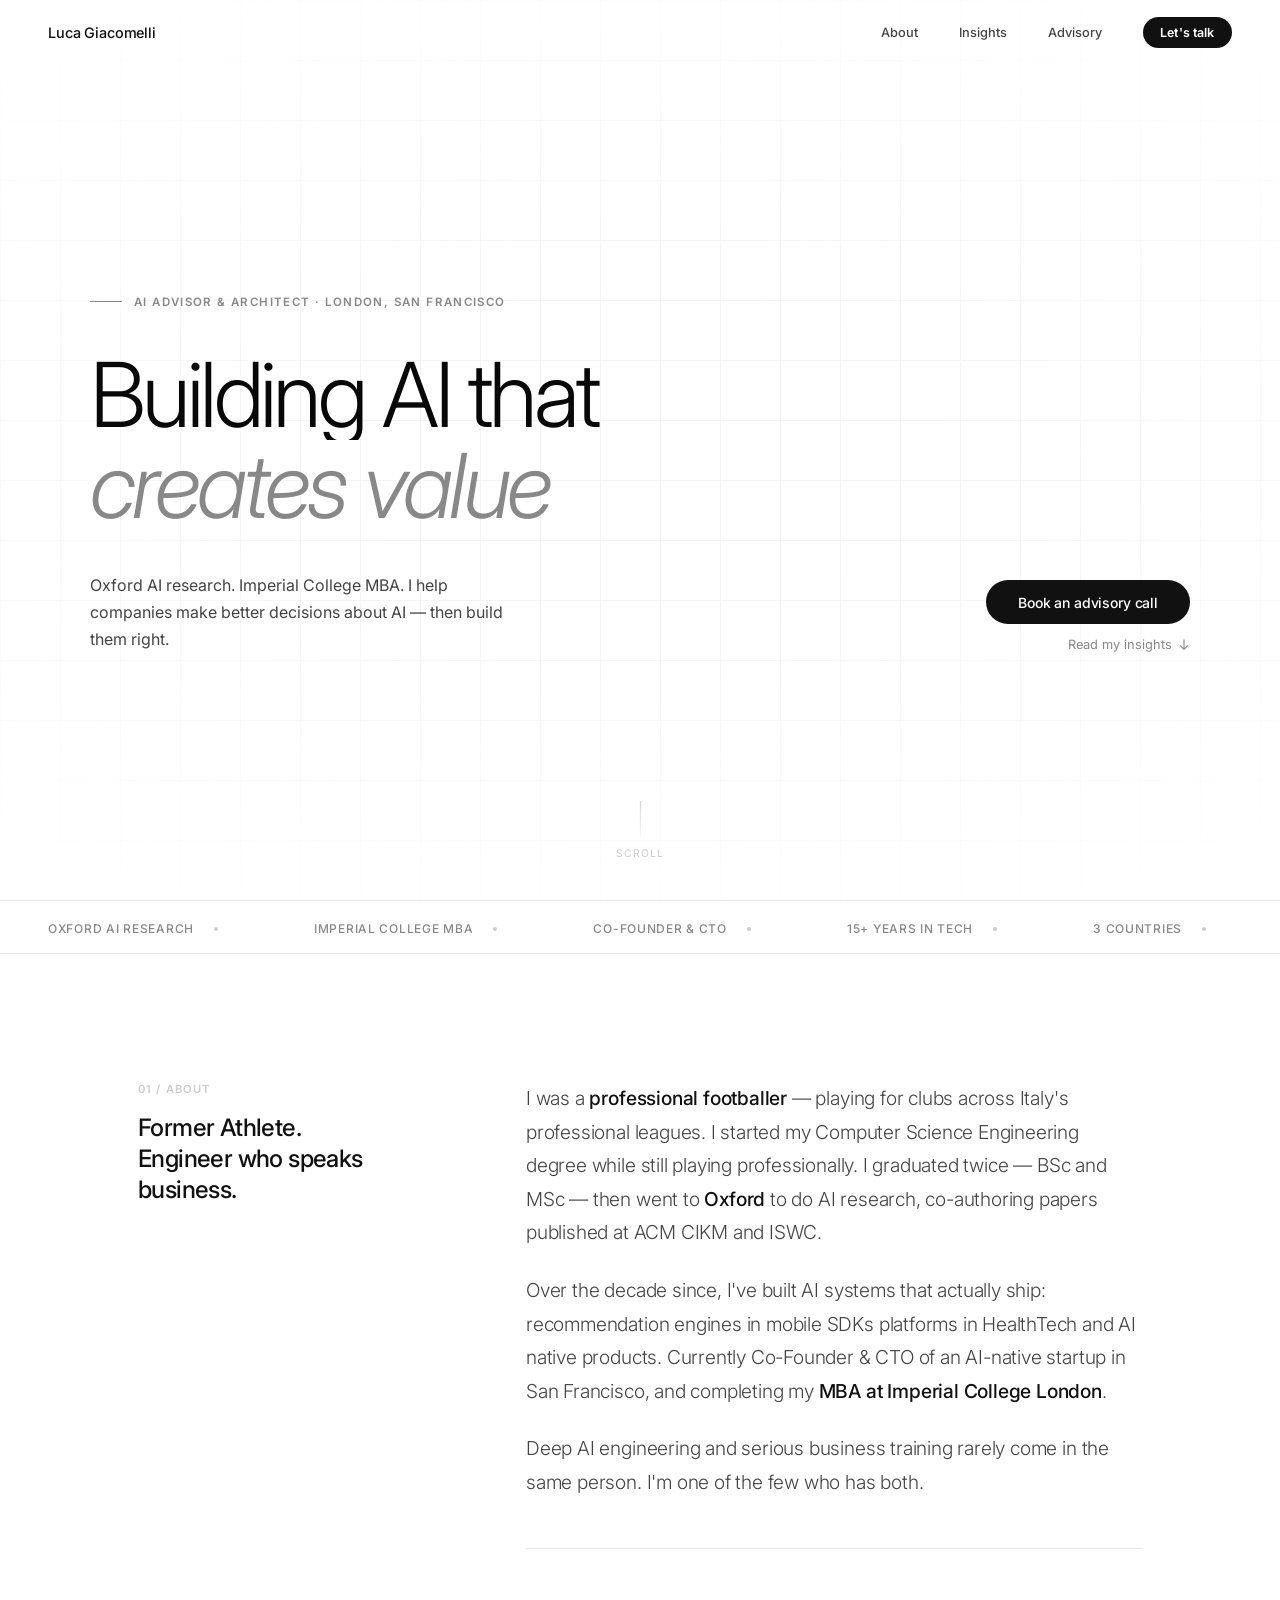
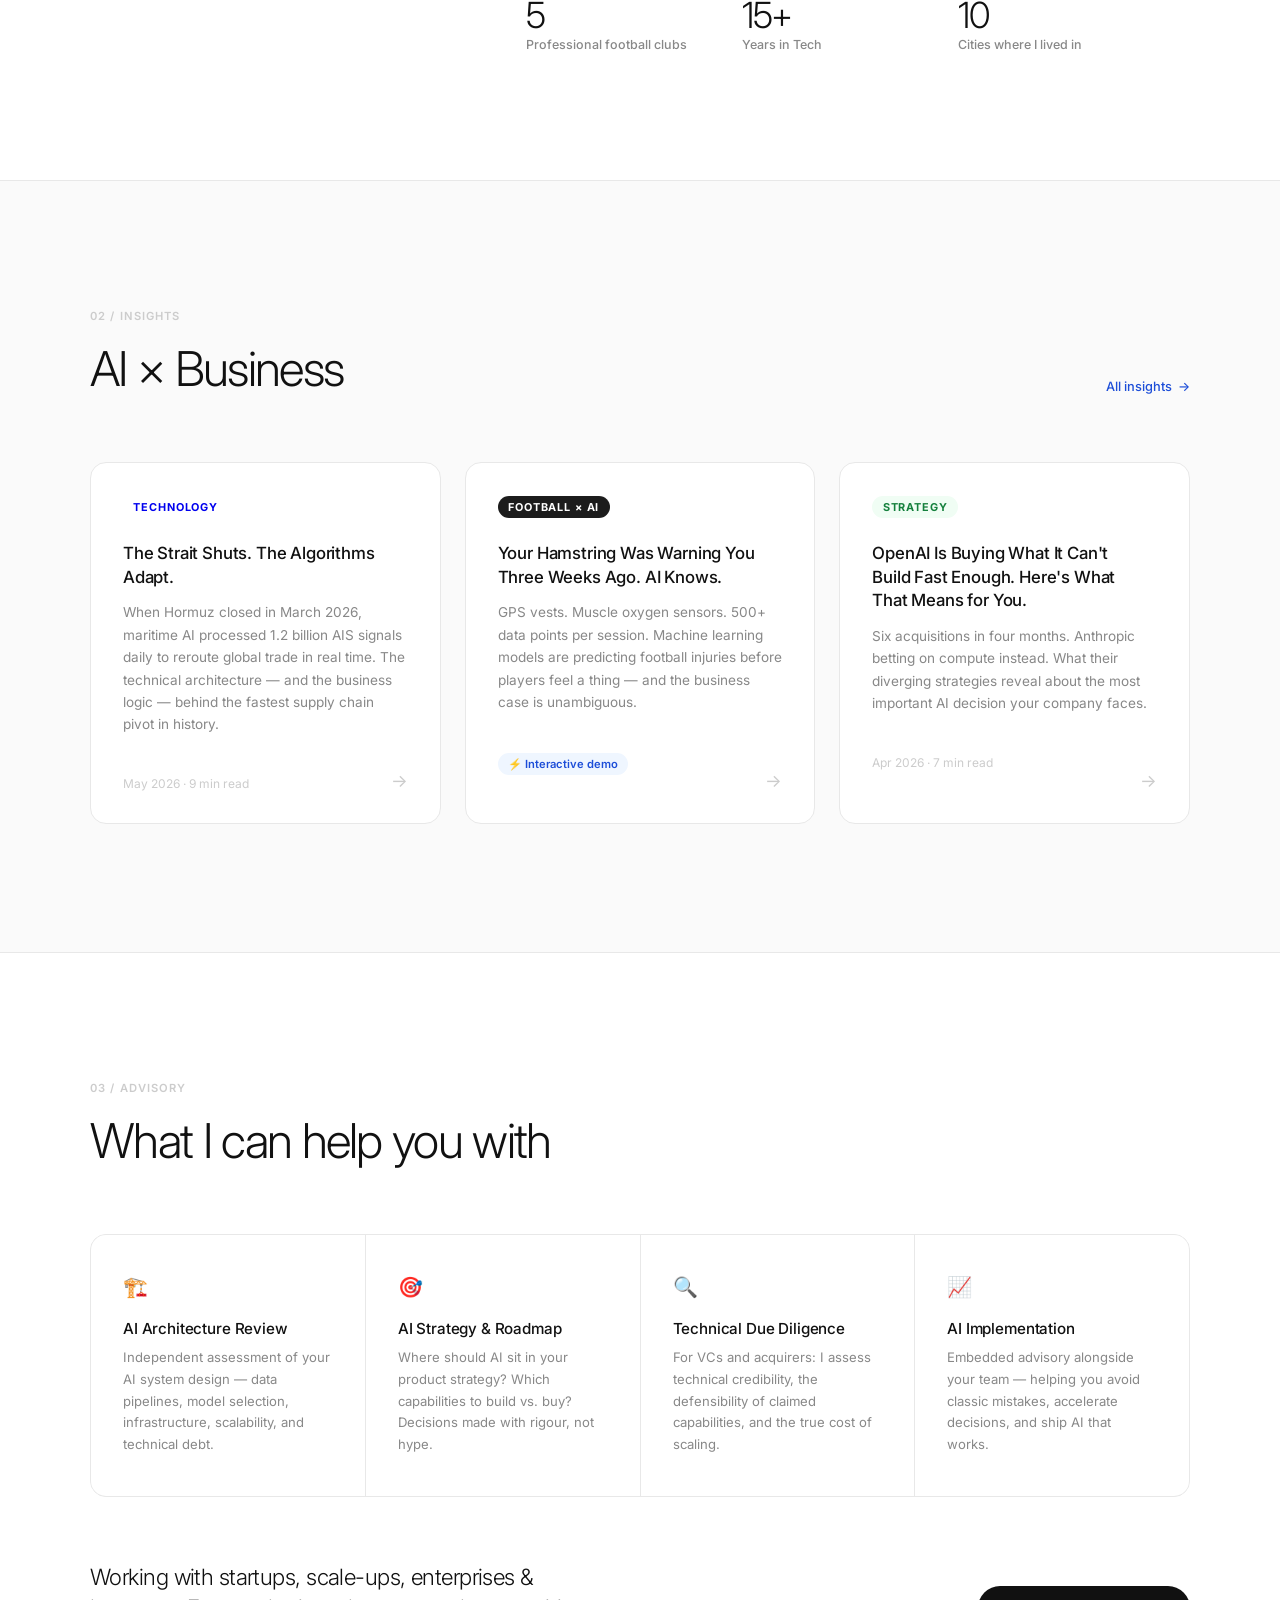
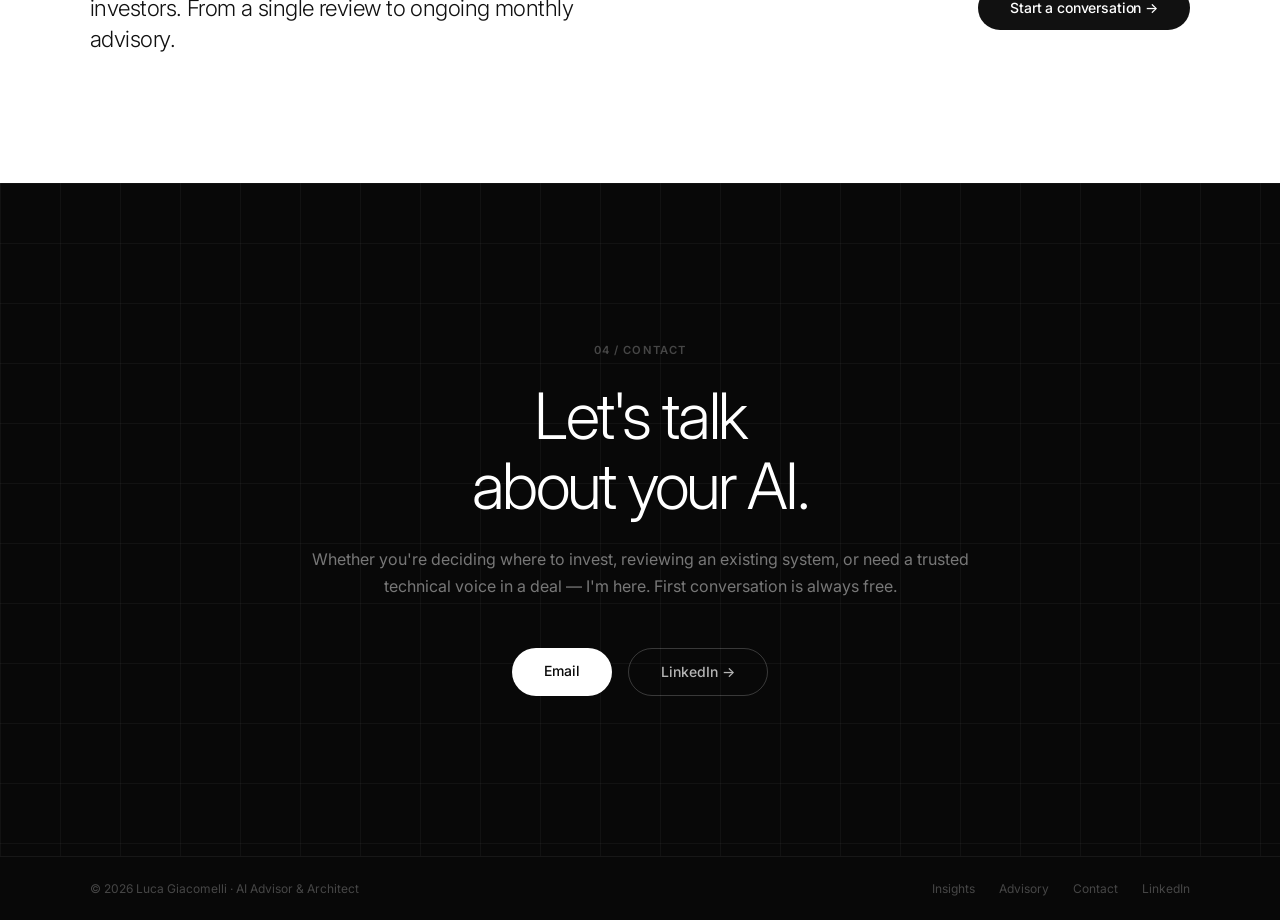
==== commit 098be4e1: "improve SEO" ====
--- a/index.html
+++ b/index.html
@@ -5,6 +5,26 @@
   <meta name="viewport" content="width=device-width, initial-scale=1.0" />
   <title>Luca Giacomelli — AI Advisor & Architect</title>
   <meta name="description" content="AI Advisor & Architect. Oxford AI Research · Imperial College MBA. Helping startups and enterprises build AI that scales and delivers real business value." />
+  <meta name="author" content="Luca Giacomelli" />
+  <meta name="keywords" content="AI advisor, AI architect, AI strategy, machine learning consulting, enterprise AI, AI implementation, Oxford AI, London, San Francisco" />
+  <meta name="robots" content="index, follow" />
+
+  <!-- Canonical -->
+  <link rel="canonical" href="https://lucagiacomelli.github.io/" />
+
+  <!-- Open Graph -->
+  <meta property="og:type" content="website" />
+  <meta property="og:url" content="https://lucagiacomelli.github.io/" />
+  <meta property="og:site_name" content="Luca Giacomelli" />
+  <meta property="og:title" content="Luca Giacomelli — AI Advisor & Architect" />
+  <meta property="og:description" content="AI Advisor & Architect. Oxford AI Research · Imperial College MBA. Helping startups and enterprises build AI that scales and delivers real business value." />
+  <!-- <meta property="og:image" content="https://lucagiacomelli.github.io/og-image.jpg" /> -->
+
+  <!-- Twitter Card -->
+  <meta name="twitter:card" content="summary_large_image" />
+  <meta name="twitter:title" content="Luca Giacomelli — AI Advisor & Architect" />
+  <meta name="twitter:description" content="AI Advisor & Architect. Oxford AI Research · Imperial College MBA. Helping startups and enterprises build AI that scales and delivers real business value." />
+  <!-- <meta name="twitter:image" content="https://lucagiacomelli.github.io/og-image.jpg" /> -->
 
   <!-- Fonts -->
   <link rel="preconnect" href="https://fonts.googleapis.com" />
@@ -21,6 +41,10 @@
   <link rel="stylesheet" href="css/advisory.css" />
   <link rel="stylesheet" href="css/contact.css" />
   <script src="js/analytics.js"></script>
+  <!-- Favicon -->
+  <link rel="icon" type="image/svg+xml" href="favicon.svg" />
+  <link rel="icon" type="image/x-icon" href="favicon.ico" />
+  <link rel="apple-touch-icon" href="apple-touch-icon.png" />
 </head>
 <body>
 
@@ -235,5 +259,73 @@
   <script src="js/main.js"></script>
   <script>renderHomepageInsights('#homepage-insights-grid');</script>
 
+  <!-- Structured Data -->
+  <script type="application/ld+json">
+  {
+    "@context": "https://schema.org",
+    "@graph": [
+      {
+        "@type": "Person",
+        "@id": "https://lucagiacomelli.github.io/#person",
+        "name": "Luca Giacomelli",
+        "jobTitle": "AI Advisor & Architect",
+        "description": "Independent AI advisor and architect with Oxford AI research experience and an Imperial College MBA. Helping startups, scale-ups, enterprises, and investors build AI that scales and delivers real business value.",
+        "url": "https://lucagiacomelli.github.io/",
+        "email": "lucagiacomelli1604@gmail.com",
+        "sameAs": [
+          "https://www.linkedin.com/in/luca-giacomelli-20052a136/"
+        ],
+        "alumniOf": [
+          {
+            "@type": "CollegeOrUniversity",
+            "name": "University of Oxford"
+          },
+          {
+            "@type": "CollegeOrUniversity",
+            "name": "Imperial College London"
+          }
+        ],
+        "knowsAbout": [
+          "Artificial Intelligence",
+          "Machine Learning",
+          "AI Architecture",
+          "AI Strategy",
+          "Large Language Models",
+          "Enterprise AI",
+          "Technical Due Diligence",
+          "AI Implementation"
+        ]
+      },
+      {
+        "@type": "ProfessionalService",
+        "@id": "https://lucagiacomelli.github.io/#service",
+        "name": "Luca Giacomelli AI Advisory",
+        "description": "Independent AI advisory services for startups, scale-ups, enterprises, and investors. Services include AI architecture review, AI strategy and roadmap, technical due diligence, and AI implementation advisory.",
+        "url": "https://lucagiacomelli.github.io/",
+        "provider": {
+          "@id": "https://lucagiacomelli.github.io/#person"
+        },
+        "areaServed": ["London", "San Francisco", "Global"],
+        "serviceType": [
+          "AI Architecture Review",
+          "AI Strategy & Roadmap",
+          "Technical Due Diligence",
+          "AI Implementation Advisory"
+        ]
+      },
+      {
+        "@type": "WebSite",
+        "@id": "https://lucagiacomelli.github.io/#website",
+        "url": "https://lucagiacomelli.github.io/",
+        "name": "Luca Giacomelli",
+        "description": "AI Advisor & Architect. Oxford AI Research · Imperial College MBA.",
+        "publisher": {
+          "@id": "https://lucagiacomelli.github.io/#person"
+        }
+      }
+    ]
+  }
+  </script>
+
 </body>
 </html>
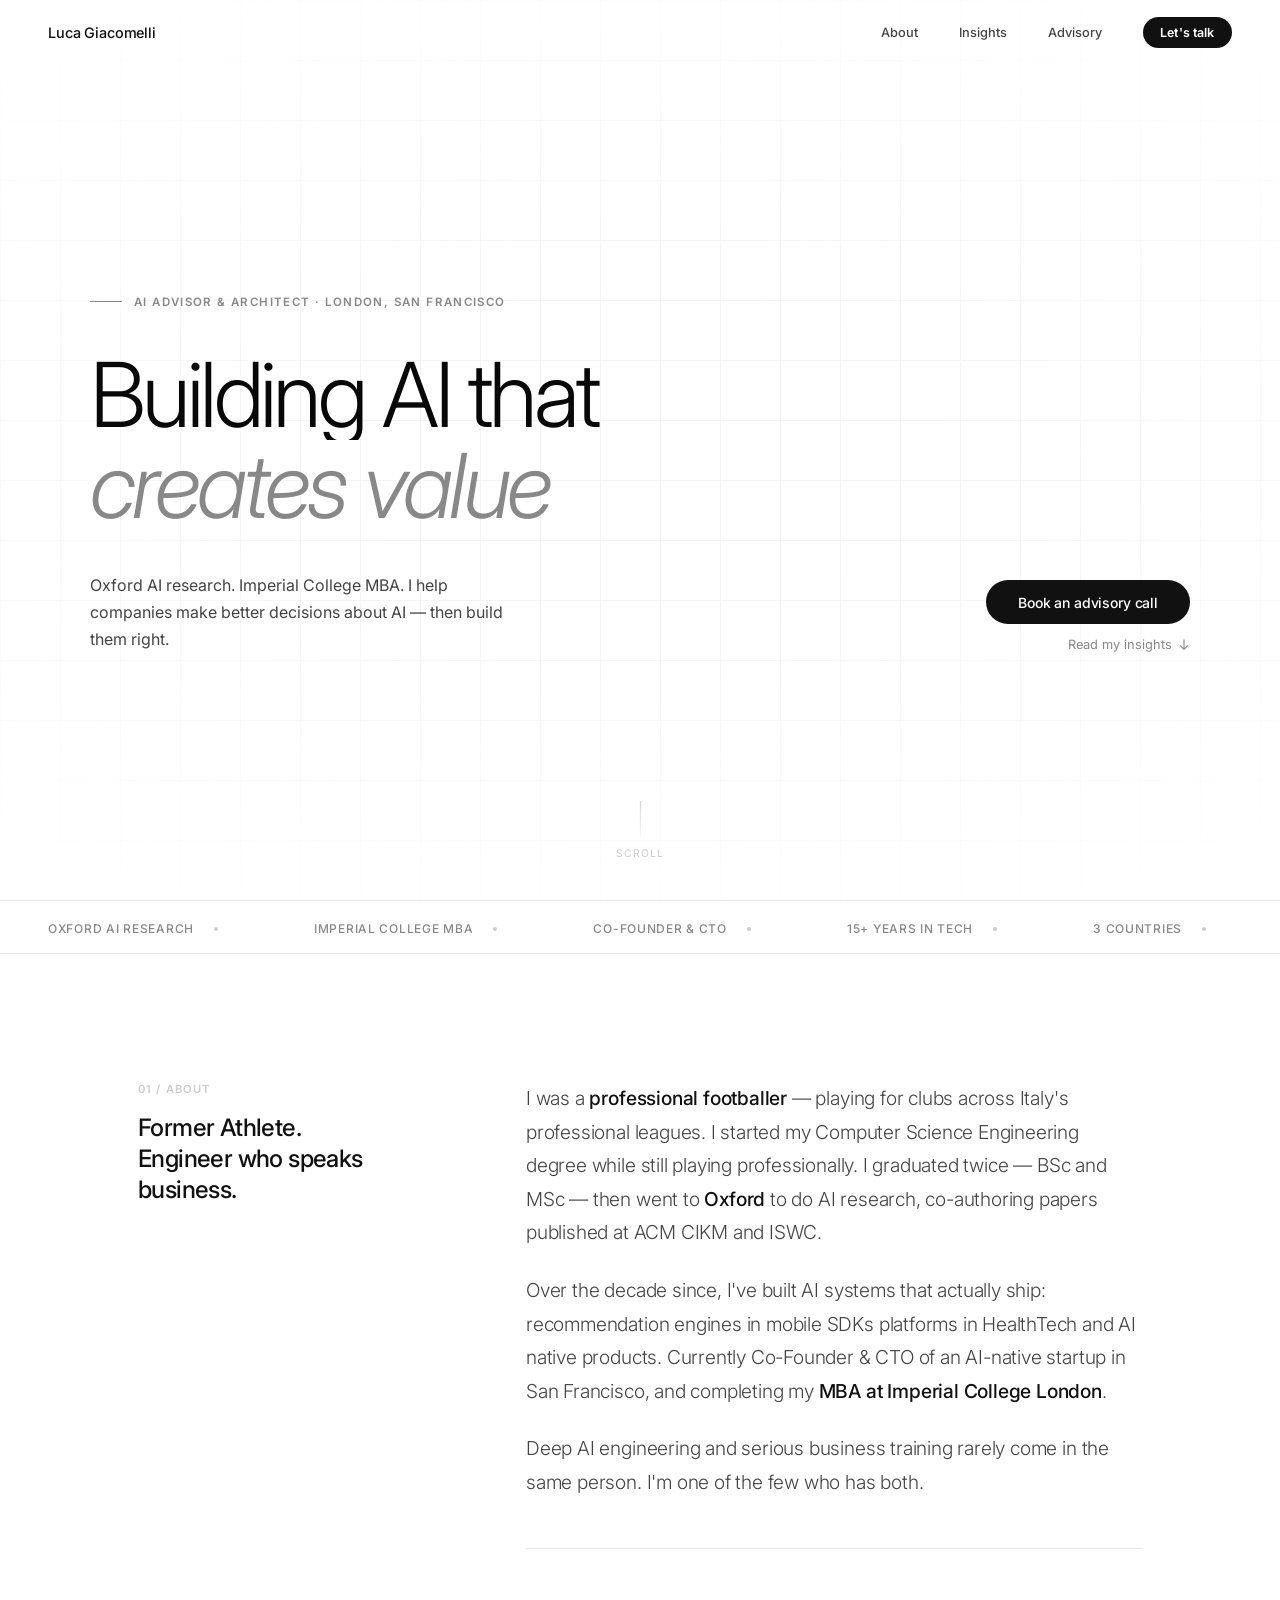
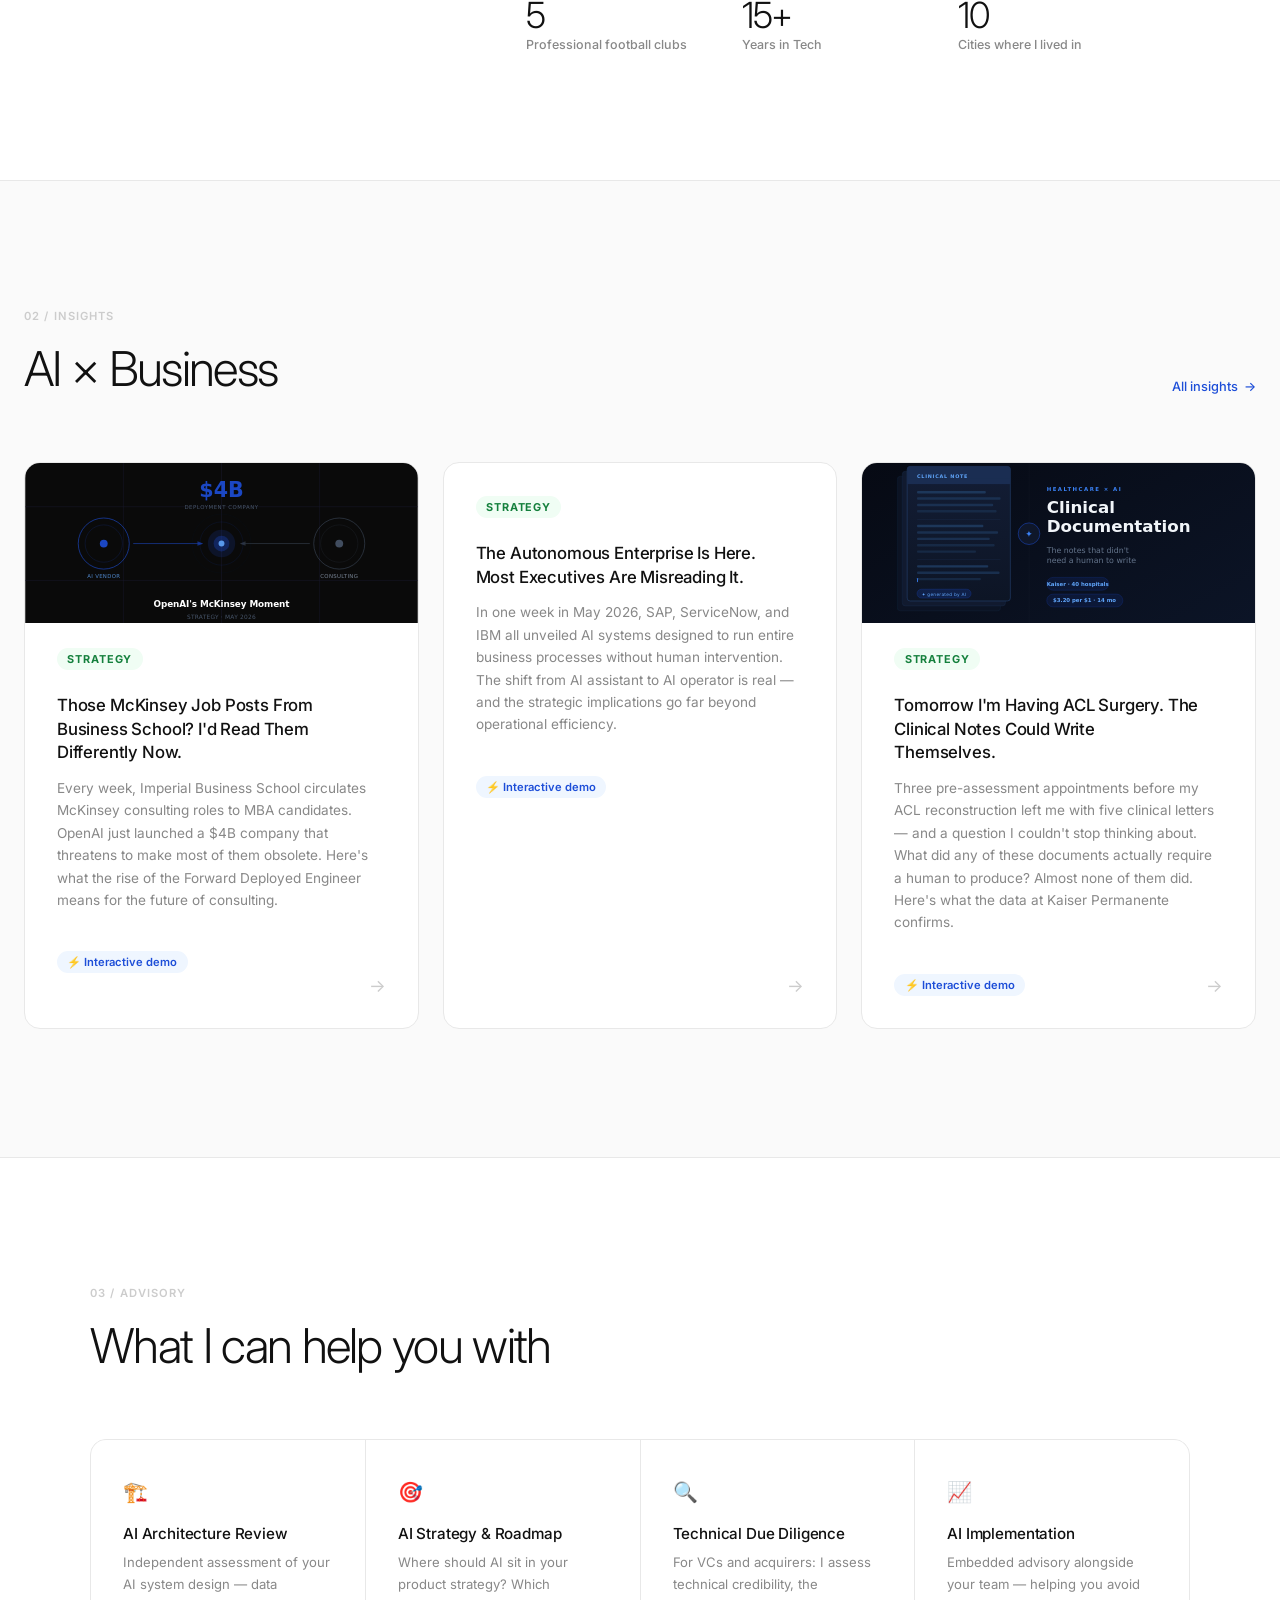
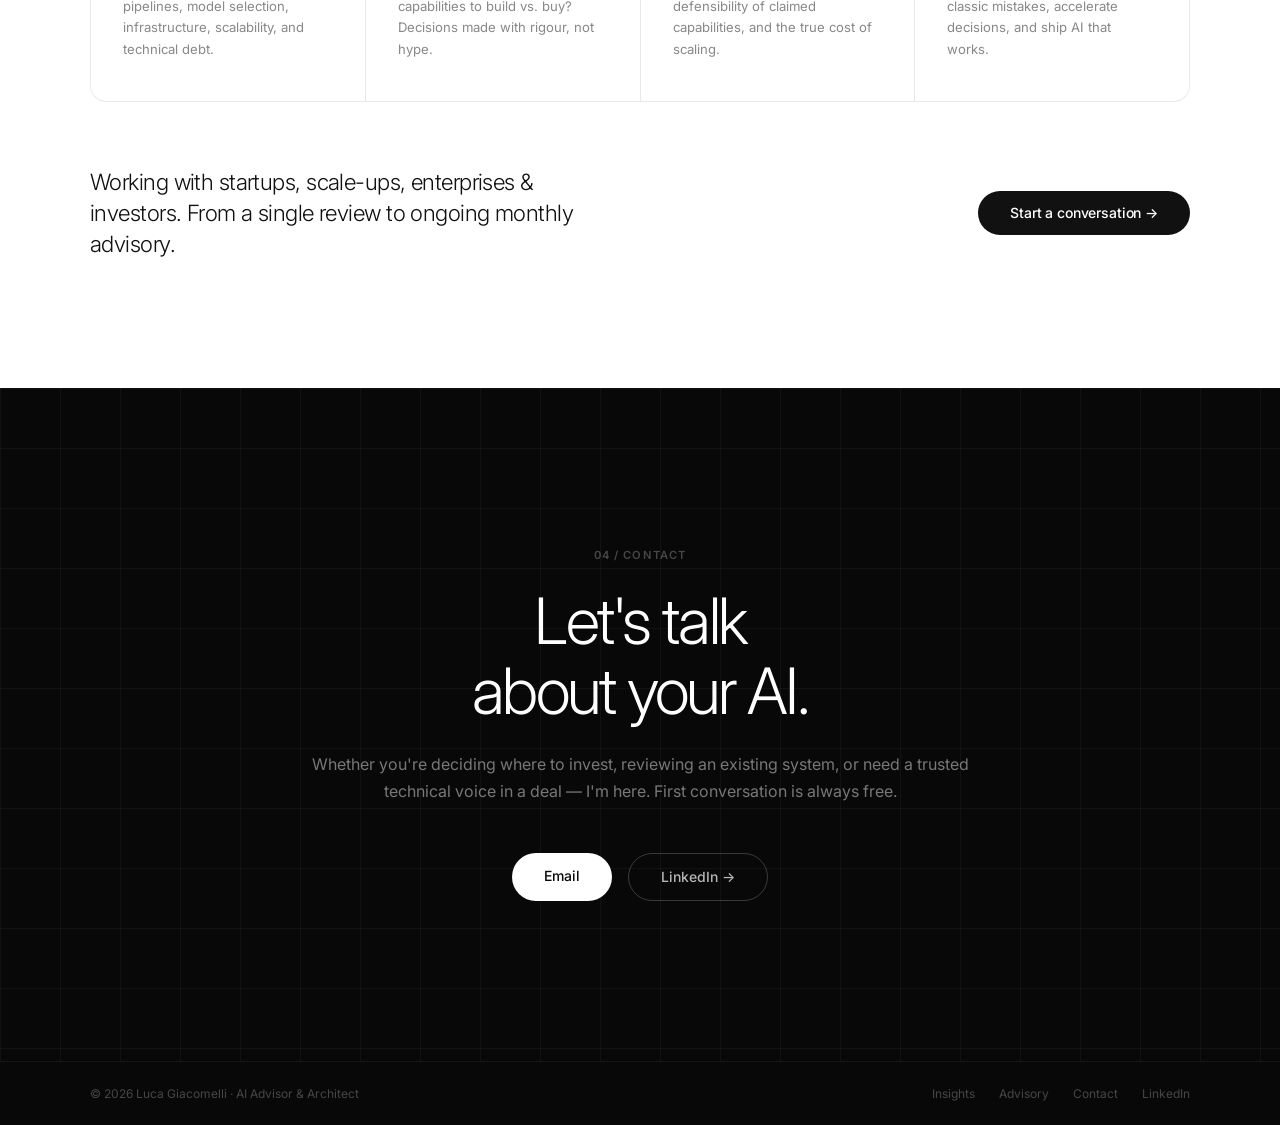
==== commit 15ac5392: "add book time with me" ====
--- a/index.html
+++ b/index.html
@@ -40,6 +40,8 @@
   <link rel="stylesheet" href="css/insights.css" />
   <link rel="stylesheet" href="css/advisory.css" />
   <link rel="stylesheet" href="css/contact.css" />
+  <link href="https://calendar.google.com/calendar/scheduling-button-script.css" rel="stylesheet">
+  <script src="https://calendar.google.com/calendar/scheduling-button-script.js" async></script>
   <script src="js/analytics.js"></script>
   <!-- Favicon -->
   <link rel="icon" type="image/svg+xml" href="favicon.svg" />
@@ -233,8 +235,21 @@
         First conversation is always free.
       </p>
       <div class="contact-links reveal">
+        <script>
+        (function() {
+          var target = document.currentScript;
+          window.addEventListener('load', function() {
+            calendar.schedulingButton.load({
+              url: 'https://calendar.google.com/calendar/appointments/schedules/AcZssZ0YNSiEhlUzyiGacWSWBpfe8Ve-80oirMF07JTh7c4357asWGfCZsGJIvUtcJgxiU7_2zcKco16?gv=true',
+              color: '#039BE5',
+              label: 'Book time with me',
+              target,
+            });
+          });
+        })();
+        </script>
         <a href="mailto:lucagiacomelli1604@gmail.com?subject=AI%20Advisory%20Enquiry&body=Hi%20Luca%2C%0A%0AI%27d%20like%20to%20explore%20working%20with%20you%20on%20the%20following%3A%0A%0AChallenge%20%2F%20opportunity%3A%0A%0AAbout%20my%20company%3A%0A%0AWhat%20I%27m%20hoping%20to%20achieve%3A%0A%0ABest%20time%20to%20connect%3A%0A%0ALooking%20forward%20to%20hearing%20from%20you." class="btn-white">Email</a>
-        <a href="https://www.linkedin.com/in/luca-giacomelli-20052a136/" target="_blank" class="btn-outline-white">LinkedIn →</a>
+        <a href="https://www.linkedin.com/in/luca-giacomelli-20052a136/" target="_blank" rel="noopener" class="btn-outline-white">LinkedIn →</a>
       </div>
     </div>
   </section>
--- a/css/insights.css
+++ b/css/insights.css
@@ -3,13 +3,13 @@
    ───────────────────────────────────────── */
 
 #insights {
-  padding: 8rem 3rem;
+  padding: 8rem 1.5rem;
   border-top: 1px solid var(--border);
   background: var(--bg-soft);
 }
 
 .insights-inner {
-  max-width: 1100px;
+  max-width: 1280px;
   margin: 0 auto;
 }
 
@@ -105,6 +105,15 @@
 .tag-architecture { background: #EFF6FF; color: #1D4ED8; }
 .tag-football     { background: #1C1C1C; color: #FFFFFF; }
 
+/* Bleeds to card edges, counteracting the 2rem padding */
+.insight-card .card-thumb {
+  display: block;
+  width: calc(100% + 4rem);
+  margin: -2rem -2rem 1.5rem;
+  height: 160px;
+  object-fit: cover;
+}
+
 /* ─── CARD CONTENT ────────────────────── */
 
 .insight-card h3 {
--- a/css/contact.css
+++ b/css/contact.css
@@ -60,6 +60,29 @@
   flex-wrap: wrap;
 }
 
+/* Override Google Calendar scheduling widget button to match btn-white */
+.contact-links button {
+  background: #fff !important;
+  color: #080808 !important;
+  padding: 0.9rem 2rem !important;
+  border-radius: 100px !important;
+  font-family: 'Inter', sans-serif !important;
+  font-weight: 500 !important;
+  font-size: 0.875rem !important;
+  line-height: normal !important;
+  letter-spacing: -0.01em !important;
+  min-height: unset !important;
+  white-space: nowrap !important;
+  border: none !important;
+  cursor: pointer !important;
+  transition: opacity 0.2s, transform 0.2s !important;
+  display: inline-block !important;
+}
+.contact-links button:hover {
+  opacity: 0.88 !important;
+  transform: translateY(-1px) !important;
+}
+
 /* ─── FOOTER ──────────────────────────── */
 
 footer {
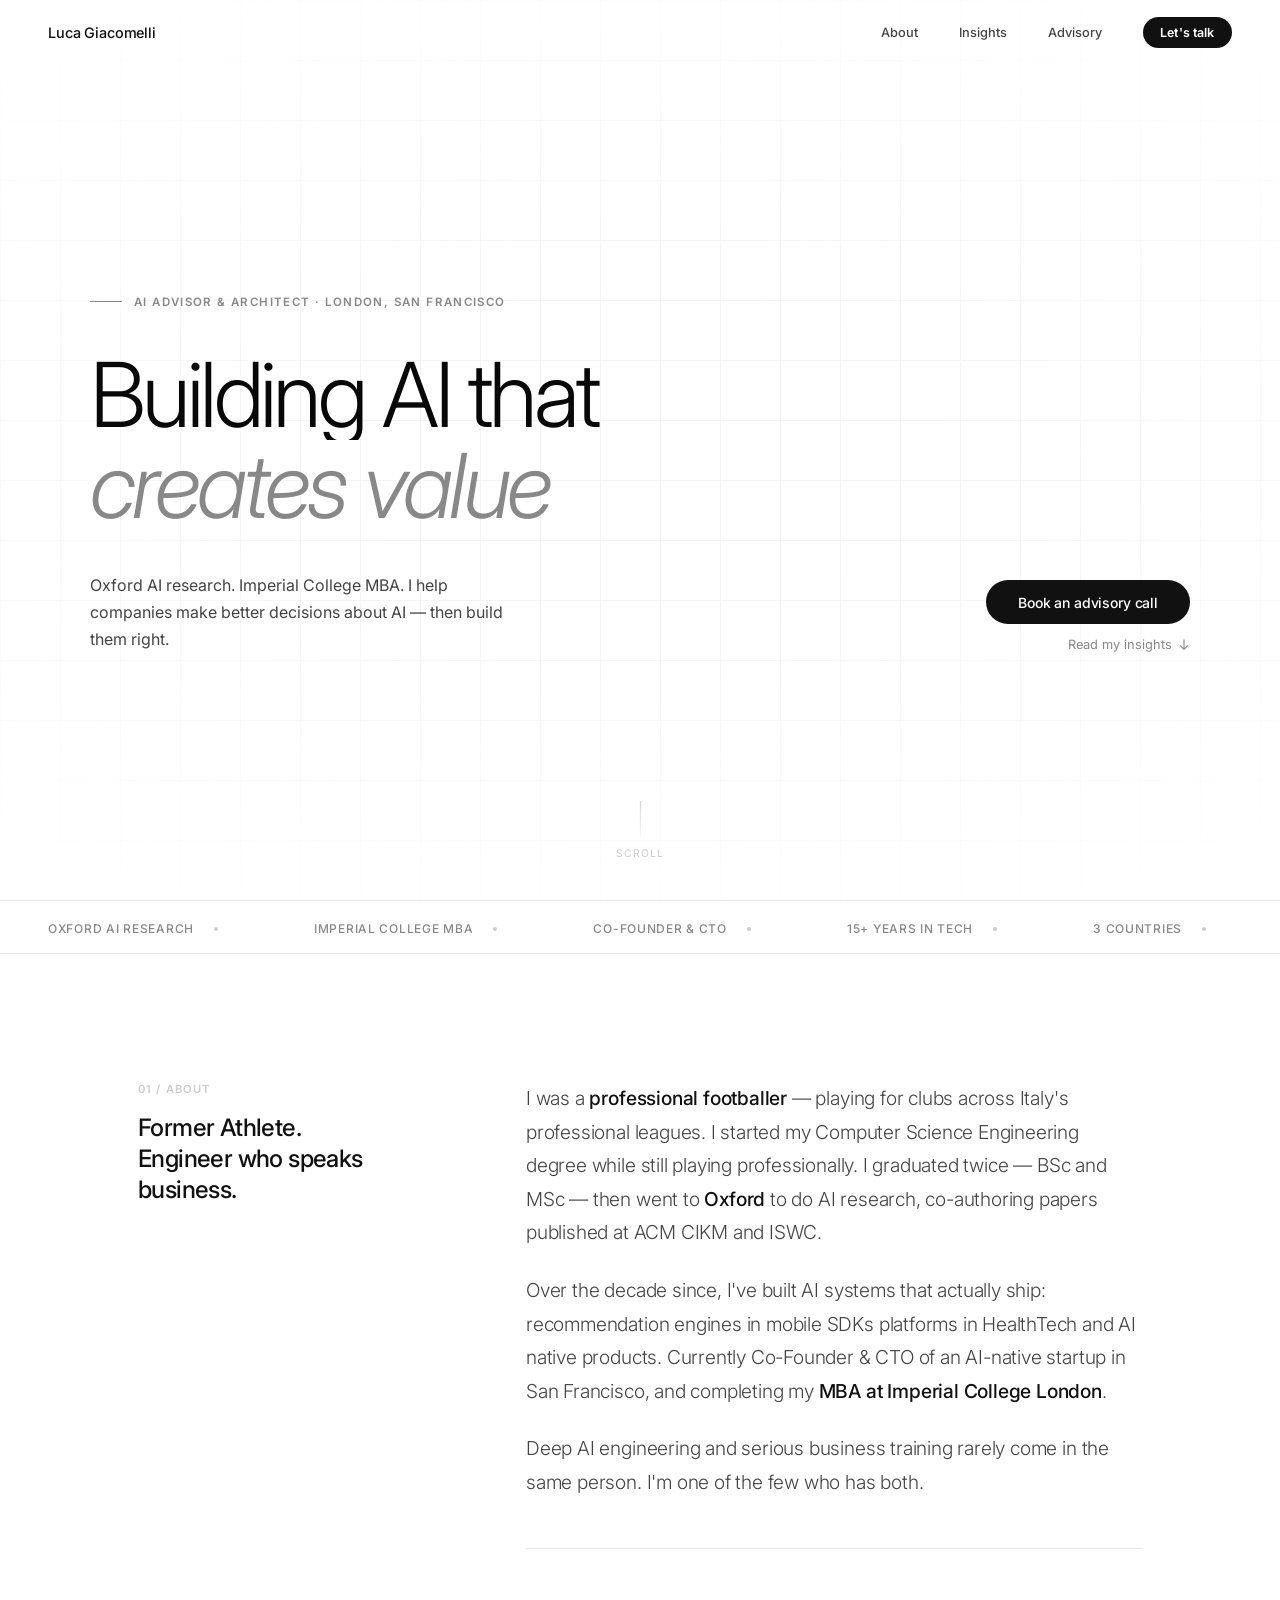
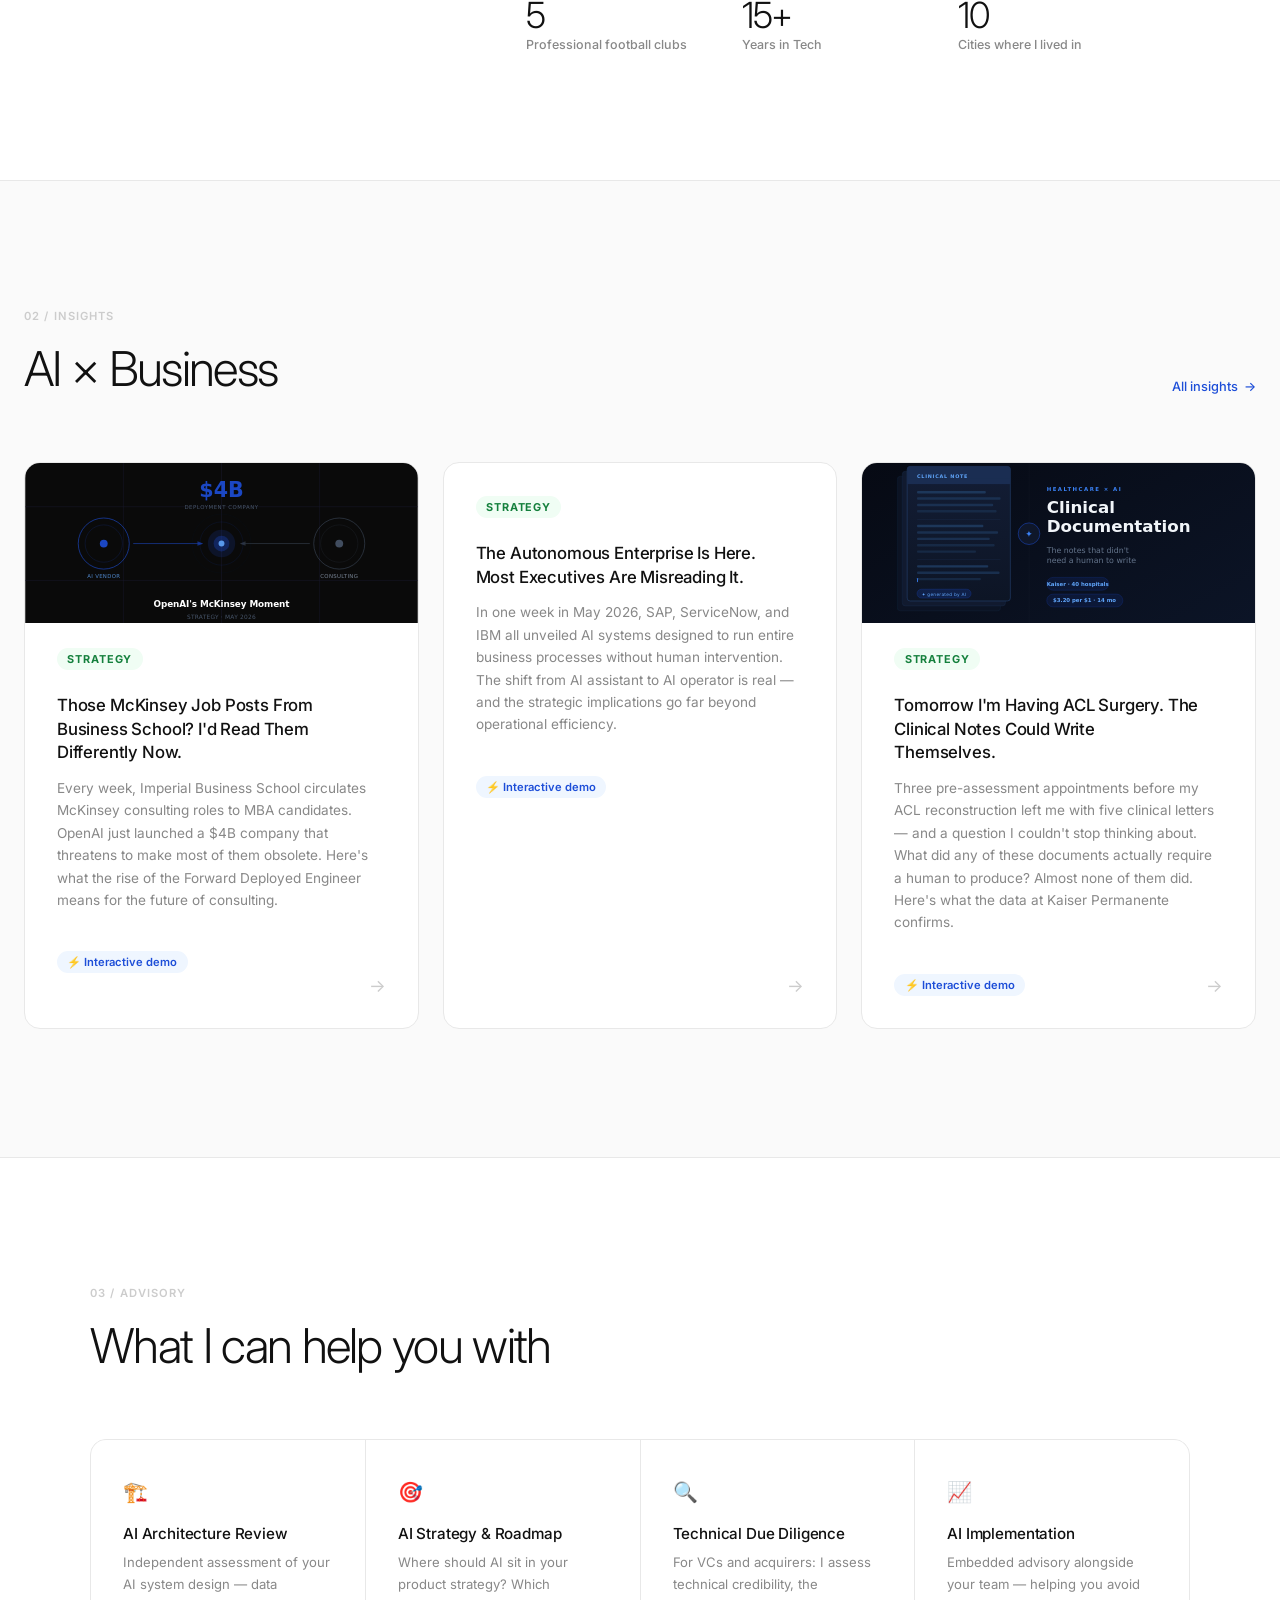
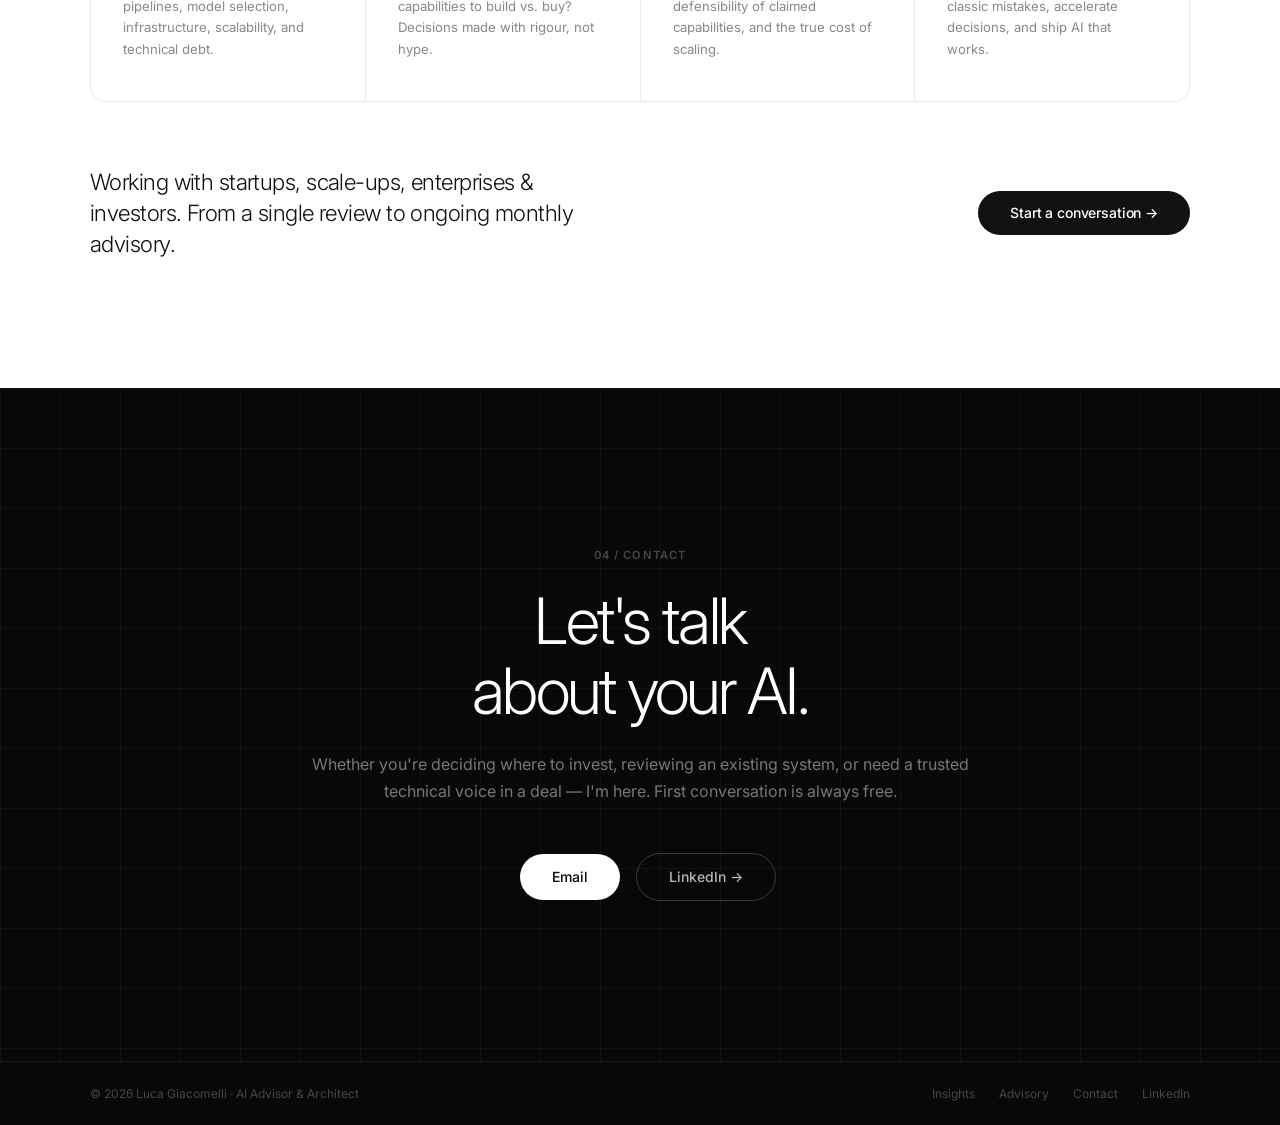
==== commit f353181b: "fix book with me panel" ====
--- a/index.html
+++ b/index.html
@@ -235,19 +235,23 @@
         First conversation is always free.
       </p>
       <div class="contact-links reveal">
-        <script>
-        (function() {
-          var target = document.currentScript;
-          window.addEventListener('load', function() {
-            calendar.schedulingButton.load({
-              url: 'https://calendar.google.com/calendar/appointments/schedules/AcZssZ0YNSiEhlUzyiGacWSWBpfe8Ve-80oirMF07JTh7c4357asWGfCZsGJIvUtcJgxiU7_2zcKco16?gv=true',
-              color: '#039BE5',
-              label: 'Book time with me',
-              target,
+        <div class="booking-widget">
+          <script>
+          (function() {
+            var target = document.currentScript;
+            window.addEventListener('load', function() {
+              if (window.calendar && window.calendar.schedulingButton) {
+                calendar.schedulingButton.load({
+                  url: 'https://calendar.google.com/calendar/appointments/schedules/AcZssZ0YNSiEhlUzyiGacWSWBpfe8Ve-80oirMF07JTh7c4357asWGfCZsGJIvUtcJgxiU7_2zcKco16?gv=true',
+                  color: '#039BE5',
+                  label: 'Book time with me',
+                  target,
+                });
+              }
             });
-          });
-        })();
-        </script>
+          })();
+          </script>
+        </div>
         <a href="mailto:lucagiacomelli1604@gmail.com?subject=AI%20Advisory%20Enquiry&body=Hi%20Luca%2C%0A%0AI%27d%20like%20to%20explore%20working%20with%20you%20on%20the%20following%3A%0A%0AChallenge%20%2F%20opportunity%3A%0A%0AAbout%20my%20company%3A%0A%0AWhat%20I%27m%20hoping%20to%20achieve%3A%0A%0ABest%20time%20to%20connect%3A%0A%0ALooking%20forward%20to%20hearing%20from%20you." class="btn-white">Email</a>
         <a href="https://www.linkedin.com/in/luca-giacomelli-20052a136/" target="_blank" rel="noopener" class="btn-outline-white">LinkedIn →</a>
       </div>
--- a/css/contact.css
+++ b/css/contact.css
@@ -56,11 +56,22 @@
 .contact-links {
   display: flex;
   justify-content: center;
+  align-items: center;
   gap: 1rem;
   flex-wrap: wrap;
+  position: relative;
+  z-index: 2;
 }
 
-/* Override Google Calendar scheduling widget button to match btn-white */
+.booking-widget {
+  display: inline-block;
+  width: auto;
+  min-width: 0;
+}
+
+.booking-widget .qxCTlb,
+.booking-widget button,
+.contact-links .qxCTlb,
 .contact-links button {
   background: #fff !important;
   color: #080808 !important;
@@ -77,10 +88,58 @@
   cursor: pointer !important;
   transition: opacity 0.2s, transform 0.2s !important;
   display: inline-block !important;
+  box-shadow: 0 12px 30px rgba(0, 0, 0, 0.18);
 }
+
+.booking-widget .qxCTlb:hover,
+.booking-widget button:hover,
+.contact-links .qxCTlb:hover,
 .contact-links button:hover {
   opacity: 0.88 !important;
   transform: translateY(-1px) !important;
+}
+
+/* Make the embedded booking dialog look neat and readable on the dark background */
+.booking-widget iframe,
+iframe[src*="calendar.google.com/calendar/appointments"],
+iframe.mmGMM {
+  width: min(100%, 980px) !important;
+  max-width: calc(100vw - 80px) !important;
+  min-height: 700px !important;
+  height: 700px !important;
+  border: 1px solid rgba(255, 255, 255, 0.14) !important;
+  border-radius: 28px !important;
+  background: rgba(255, 255, 255, 0.96) !important;
+  box-shadow: 0 36px 100px rgba(0, 0, 0, 0.34) !important;
+  margin: 1.25rem auto 0 !important;
+  display: block !important;
+  overflow: hidden !important;
+}
+
+@media (max-width: 900px) {
+  .contact-links {
+    flex-direction: column;
+    align-items: center;
+  }
+
+  .booking-widget,
+  .booking-widget .qxCTlb,
+  .booking-widget button,
+  .contact-links .qxCTlb,
+  .contact-links button,
+  .btn-white,
+  .btn-outline-white {
+    width: min(100%, 240px);
+  }
+
+  .booking-widget iframe,
+  iframe[src*="calendar.google.com/calendar/appointments"],
+  iframe.mmGMM {
+    width: min(100vw - 24px, 100%) !important;
+    max-width: calc(100vw - 24px) !important;
+    min-height: 580px !important;
+    height: 580px !important;
+  }
 }
 
 /* ─── FOOTER ──────────────────────────── */
